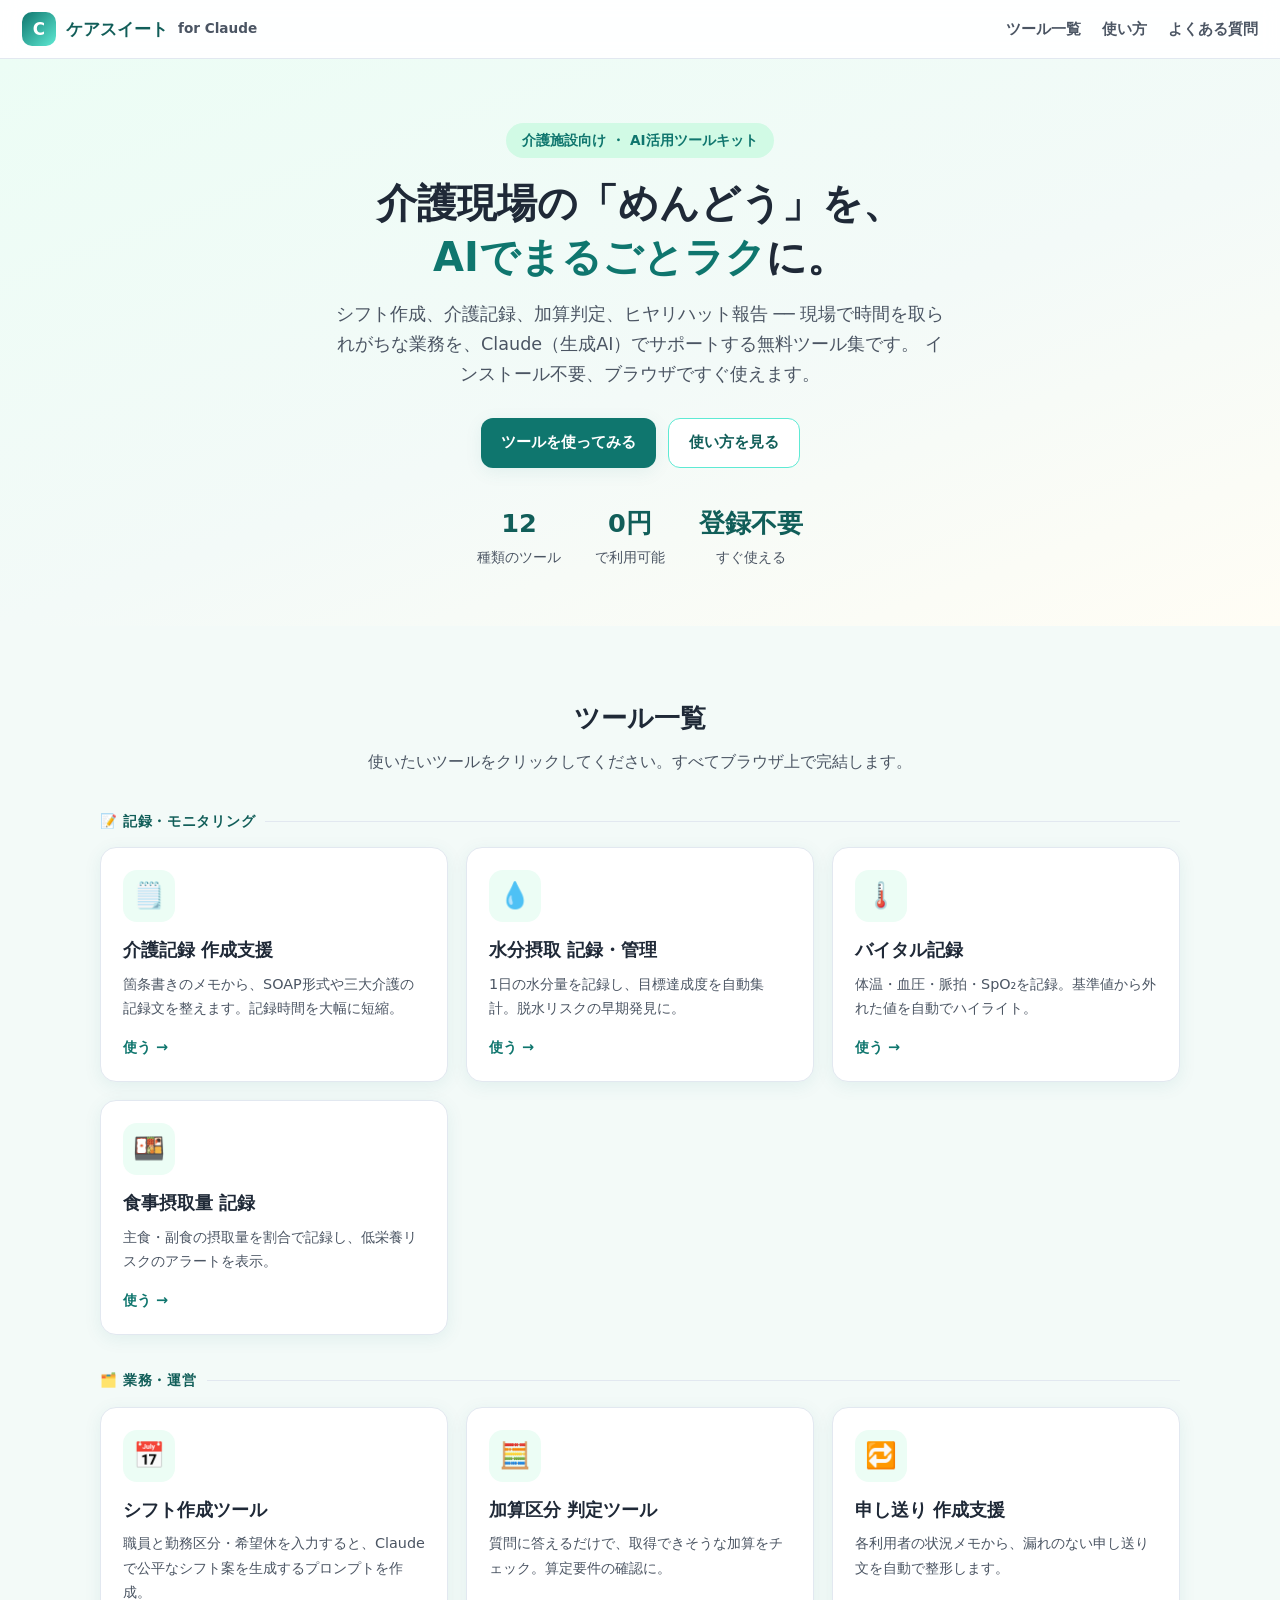
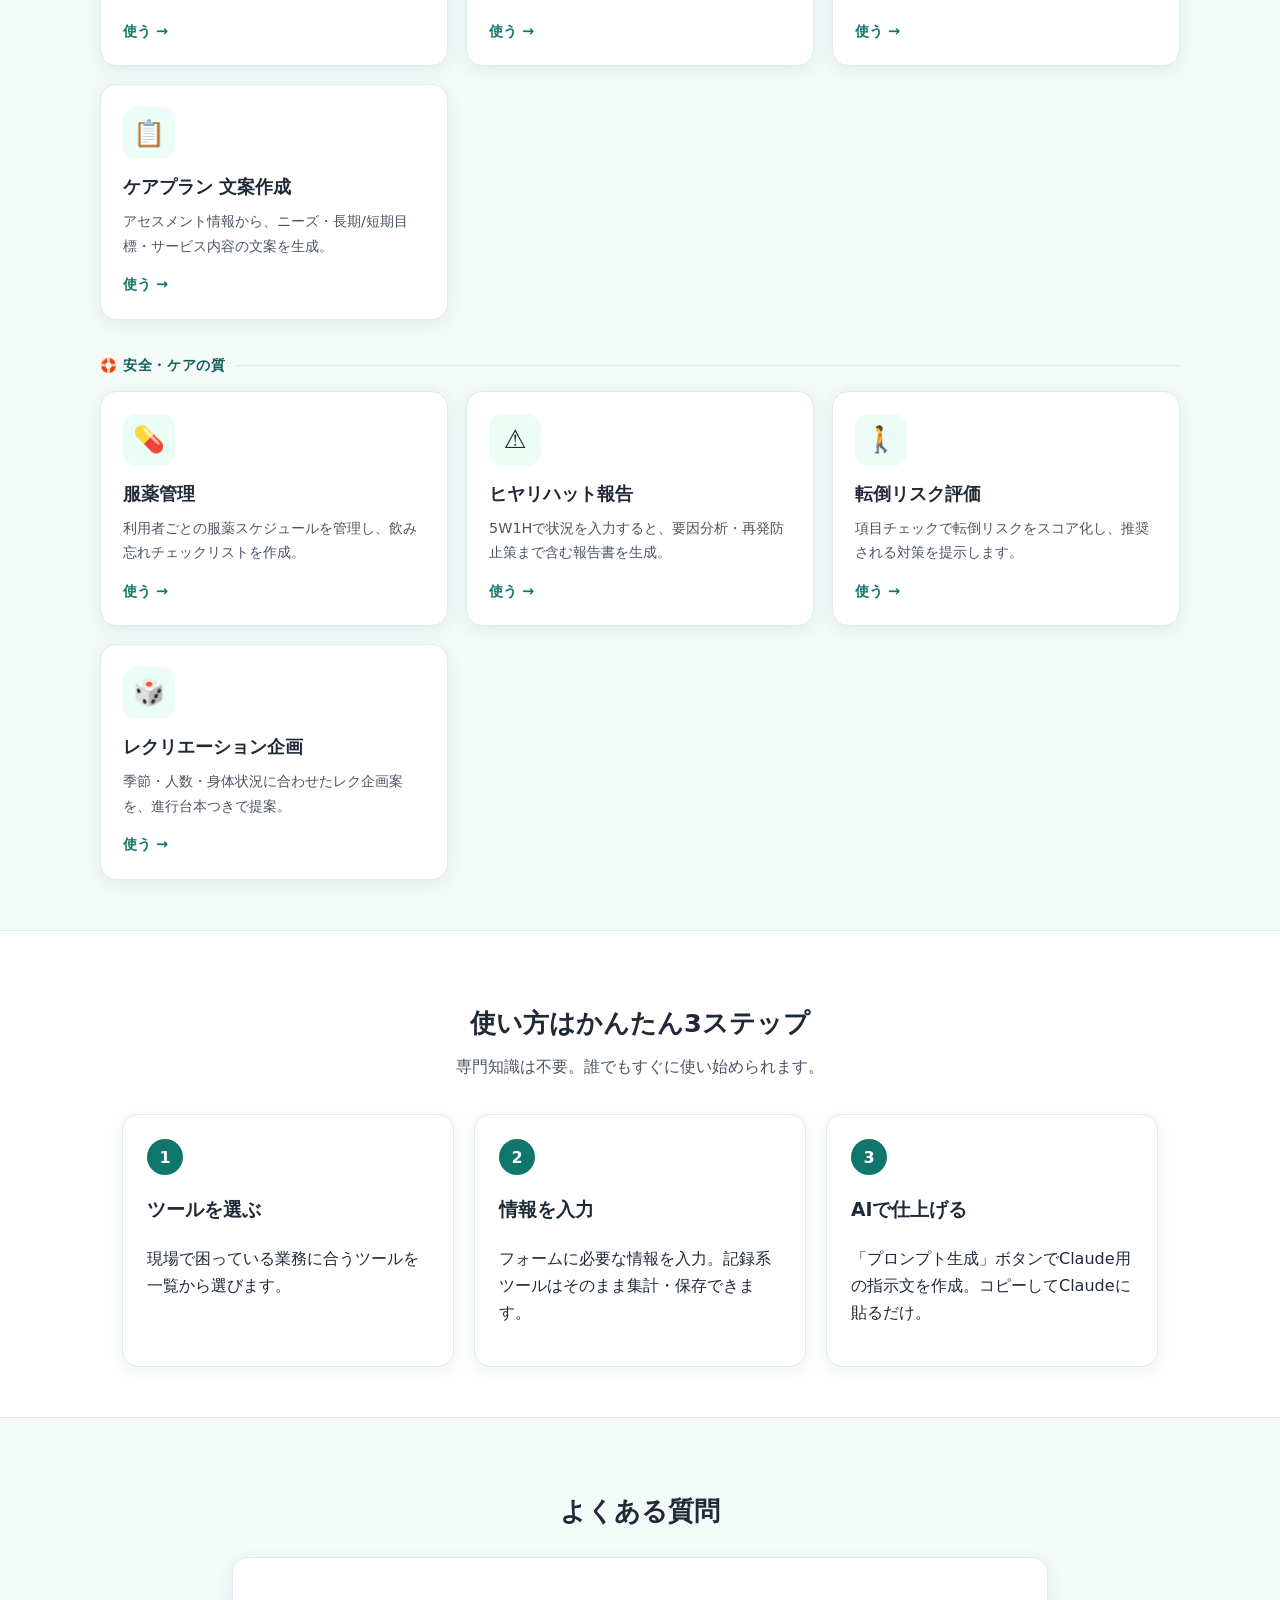
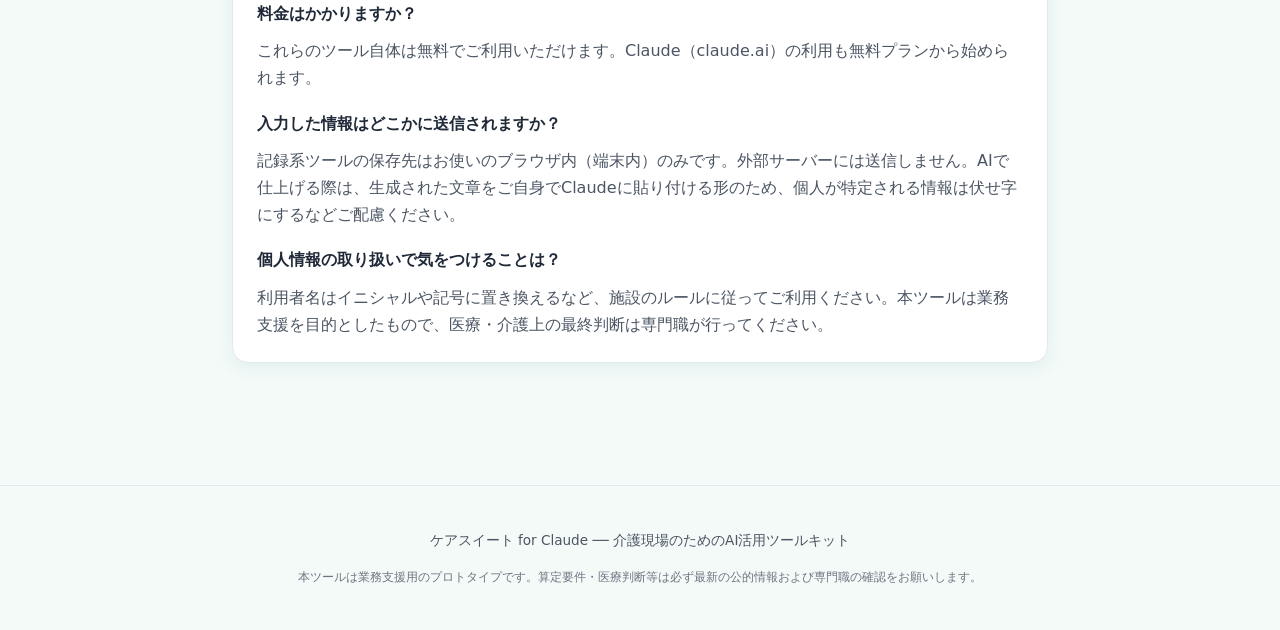
==== index.html @ 259d3218 "介護施設向けClaude活用ツールキット（LP＋12ツール）を追加 LP（index.html）で全ツールを一覧表示し、各ツールは入力フォームと Claude用プロンプト生成機能を備えた実動プロトタイ" ====
<!DOCTYPE html>
<html lang="ja">
<head>
<meta charset="UTF-8">
<meta name="viewport" content="width=device-width, initial-scale=1.0">
<title>ケアスイート for Claude ｜ 介護現場のためのAIツールキット</title>
<meta name="description" content="介護施設の現場業務を、AI（Claude）でラクにする無料ツール集。シフト作成・介護記録・加算判定・ヒヤリハット報告など、現場で困りがちな業務をワンクリックで支援します。">
<link rel="stylesheet" href="assets/style.css">
<style>
/* LP 専用スタイル */
.hero {
  background: linear-gradient(160deg, #ecfdf5 0%, #f3faf8 55%, #fffdf5 100%);
  padding: 64px 22px 56px;
  text-align: center;
}
.hero .eyebrow {
  display: inline-block; font-weight: 700; color: var(--teal);
  background: #d1fae5; padding: 6px 16px; border-radius: 999px; font-size: .85rem; margin-bottom: 18px;
}
.hero h1 { font-size: 2.5rem; margin: 0 0 16px; line-height: 1.35; }
.hero h1 .hl { color: var(--teal); }
.hero p.lead { font-size: 1.1rem; color: var(--ink-soft); max-width: 620px; margin: 0 auto 28px; }
.hero .cta { display: flex; gap: 12px; justify-content: center; flex-wrap: wrap; }
.hero .stat { margin-top: 34px; display:flex; gap:34px; justify-content:center; flex-wrap:wrap; color:var(--ink-soft); font-size:.9rem; }
.hero .stat b { display:block; font-size:1.6rem; color:var(--teal-dark); }
@media (max-width:640px){ .hero h1{font-size:1.9rem;} }

.section { padding: 50px 0; }
.section-title { text-align: center; margin-bottom: 8px; font-size: 1.6rem; }
.section-sub { text-align: center; color: var(--ink-soft); margin: 0 0 34px; }

.cat-label {
  font-size: .85rem; font-weight: 800; color: var(--teal-dark);
  letter-spacing: .05em; margin: 34px 0 14px; display: flex; align-items: center; gap: 10px;
}
.cat-label::after { content:""; flex:1; height:1px; background:var(--line); }

.grid {
  display: grid;
  grid-template-columns: repeat(auto-fill, minmax(260px, 1fr));
  gap: 18px;
}
.tool-card {
  display: flex; flex-direction: column;
  background: #fff; border: 1px solid var(--line); border-radius: var(--radius);
  padding: 22px; box-shadow: var(--shadow);
  transition: transform .15s ease, box-shadow .15s ease, border-color .15s ease;
  text-decoration: none; color: inherit;
}
.tool-card:hover { transform: translateY(-4px); box-shadow: var(--shadow-lg); border-color: var(--teal-light); text-decoration: none; }
.tool-card .ico {
  width: 52px; height: 52px; border-radius: 14px; display: grid; place-items: center;
  font-size: 1.6rem; margin-bottom: 14px; background: #ecfdf5;
}
.tool-card h3 { margin: 0 0 6px; font-size: 1.1rem; }
.tool-card p { margin: 0 0 14px; color: var(--ink-soft); font-size: .9rem; flex: 1; }
.tool-card .go { font-weight: 700; color: var(--teal); font-size: .9rem; }
.tool-card.soon { opacity: .65; pointer-events: none; }
.tool-card.soon .go { color: var(--ink-soft); }

.how { display: grid; grid-template-columns: repeat(3, 1fr); gap: 20px; }
@media (max-width:760px){ .how{grid-template-columns:1fr;} }
.how .step { background:#fff; border:1px solid var(--line); border-radius:var(--radius); padding:24px; box-shadow:var(--shadow); }
.how .num { width:36px;height:36px;border-radius:50%;background:var(--teal);color:#fff;display:grid;place-items:center;font-weight:800;margin-bottom:12px; }
</style>
</head>
<body>

<header class="topbar">
  <div class="brand"><span class="logo">C</span> ケアスイート <span style="font-weight:600;color:var(--ink-soft);font-size:.85rem;">for Claude</span></div>
  <nav>
    <a href="#tools">ツール一覧</a>
    <a href="#how">使い方</a>
    <a href="#faq">よくある質問</a>
  </nav>
</header>

<section class="hero">
  <span class="eyebrow">介護施設向け ・ AI活用ツールキット</span>
  <h1>介護現場の「めんどう」を、<br><span class="hl">AIでまるごとラク</span>に。</h1>
  <p class="lead">シフト作成、介護記録、加算判定、ヒヤリハット報告 ──
  現場で時間を取られがちな業務を、Claude（生成AI）でサポートする無料ツール集です。
  インストール不要、ブラウザですぐ使えます。</p>
  <div class="cta">
    <a class="btn btn-primary" href="#tools">ツールを使ってみる</a>
    <a class="btn btn-ghost" href="#how">使い方を見る</a>
  </div>
  <div class="stat">
    <div><b>12</b>種類のツール</div>
    <div><b>0円</b>で利用可能</div>
    <div><b>登録不要</b>すぐ使える</div>
  </div>
</section>

<main class="wrap section" id="tools">
  <h2 class="section-title">ツール一覧</h2>
  <p class="section-sub">使いたいツールをクリックしてください。すべてブラウザ上で完結します。</p>

  <div class="cat-label">📝 記録・モニタリング</div>
  <div class="grid">
    <a class="tool-card" href="tools/care-record.html">
      <div class="ico">🗒️</div><h3>介護記録 作成支援</h3>
      <p>箇条書きのメモから、SOAP形式や三大介護の記録文を整えます。記録時間を大幅に短縮。</p>
      <span class="go">使う →</span>
    </a>
    <a class="tool-card" href="tools/hydration.html">
      <div class="ico">💧</div><h3>水分摂取 記録・管理</h3>
      <p>1日の水分量を記録し、目標達成度を自動集計。脱水リスクの早期発見に。</p>
      <span class="go">使う →</span>
    </a>
    <a class="tool-card" href="tools/vitals.html">
      <div class="ico">🌡️</div><h3>バイタル記録</h3>
      <p>体温・血圧・脈拍・SpO₂を記録。基準値から外れた値を自動でハイライト。</p>
      <span class="go">使う →</span>
    </a>
    <a class="tool-card" href="tools/meal.html">
      <div class="ico">🍱</div><h3>食事摂取量 記録</h3>
      <p>主食・副食の摂取量を割合で記録し、低栄養リスクのアラートを表示。</p>
      <span class="go">使う →</span>
    </a>
  </div>

  <div class="cat-label">🗂️ 業務・運営</div>
  <div class="grid">
    <a class="tool-card" href="tools/shift.html">
      <div class="ico">📅</div><h3>シフト作成ツール</h3>
      <p>職員と勤務区分・希望休を入力すると、Claudeで公平なシフト案を生成するプロンプトを作成。</p>
      <span class="go">使う →</span>
    </a>
    <a class="tool-card" href="tools/kasan.html">
      <div class="ico">🧮</div><h3>加算区分 判定ツール</h3>
      <p>質問に答えるだけで、取得できそうな加算をチェック。算定要件の確認に。</p>
      <span class="go">使う →</span>
    </a>
    <a class="tool-card" href="tools/handover.html">
      <div class="ico">🔁</div><h3>申し送り 作成支援</h3>
      <p>各利用者の状況メモから、漏れのない申し送り文を自動で整形します。</p>
      <span class="go">使う →</span>
    </a>
    <a class="tool-card" href="tools/care-plan.html">
      <div class="ico">📋</div><h3>ケアプラン 文案作成</h3>
      <p>アセスメント情報から、ニーズ・長期/短期目標・サービス内容の文案を生成。</p>
      <span class="go">使う →</span>
    </a>
  </div>

  <div class="cat-label">🛟 安全・ケアの質</div>
  <div class="grid">
    <a class="tool-card" href="tools/medication.html">
      <div class="ico">💊</div><h3>服薬管理</h3>
      <p>利用者ごとの服薬スケジュールを管理し、飲み忘れチェックリストを作成。</p>
      <span class="go">使う →</span>
    </a>
    <a class="tool-card" href="tools/incident.html">
      <div class="ico">⚠️</div><h3>ヒヤリハット報告</h3>
      <p>5W1Hで状況を入力すると、要因分析・再発防止策まで含む報告書を生成。</p>
      <span class="go">使う →</span>
    </a>
    <a class="tool-card" href="tools/fall-risk.html">
      <div class="ico">🚶</div><h3>転倒リスク評価</h3>
      <p>項目チェックで転倒リスクをスコア化し、推奨される対策を提示します。</p>
      <span class="go">使う →</span>
    </a>
    <a class="tool-card" href="tools/recreation.html">
      <div class="ico">🎲</div><h3>レクリエーション企画</h3>
      <p>季節・人数・身体状況に合わせたレク企画案を、進行台本つきで提案。</p>
      <span class="go">使う →</span>
    </a>
  </div>
</main>

<section class="section" id="how" style="background:#fff;border-top:1px solid var(--line);border-bottom:1px solid var(--line);">
  <div class="wrap">
    <h2 class="section-title">使い方はかんたん3ステップ</h2>
    <p class="section-sub">専門知識は不要。誰でもすぐに使い始められます。</p>
    <div class="how">
      <div class="step"><div class="num">1</div><h3>ツールを選ぶ</h3><p>現場で困っている業務に合うツールを一覧から選びます。</p></div>
      <div class="step"><div class="num">2</div><h3>情報を入力</h3><p>フォームに必要な情報を入力。記録系ツールはそのまま集計・保存できます。</p></div>
      <div class="step"><div class="num">3</div><h3>AIで仕上げる</h3><p>「プロンプト生成」ボタンでClaude用の指示文を作成。コピーしてClaudeに貼るだけ。</p></div>
    </div>
  </div>
</section>

<section class="section" id="faq">
  <div class="tool-wrap">
    <h2 class="section-title">よくある質問</h2>
    <div class="card" style="margin-top:24px;">
      <h3>料金はかかりますか？</h3>
      <p style="color:var(--ink-soft);margin:0 0 18px;">これらのツール自体は無料でご利用いただけます。Claude（claude.ai）の利用も無料プランから始められます。</p>
      <h3>入力した情報はどこかに送信されますか？</h3>
      <p style="color:var(--ink-soft);margin:0 0 18px;">記録系ツールの保存先はお使いのブラウザ内（端末内）のみです。外部サーバーには送信しません。AIで仕上げる際は、生成された文章をご自身でClaudeに貼り付ける形のため、個人が特定される情報は伏せ字にするなどご配慮ください。</p>
      <h3>個人情報の取り扱いで気をつけることは？</h3>
      <p style="color:var(--ink-soft);margin:0;">利用者名はイニシャルや記号に置き換えるなど、施設のルールに従ってご利用ください。本ツールは業務支援を目的としたもので、医療・介護上の最終判断は専門職が行ってください。</p>
    </div>
  </div>
</section>

<footer class="site">
  <p>ケアスイート for Claude ── 介護現場のためのAI活用ツールキット</p>
  <p style="font-size:.78rem;opacity:.8;">本ツールは業務支援用のプロトタイプです。算定要件・医療判断等は必ず最新の公的情報および専門職の確認をお願いします。</p>
</footer>

<script src="assets/common.js"></script>
</body>
</html>
---- assets/style.css ----
/* ===========================================================
   ケアスイート for Claude  ── 共通スタイル
   介護施設向け Claude 活用ツールキット
   =========================================================== */

:root {
  --teal: #0f766e;
  --teal-dark: #115e59;
  --teal-light: #5eead4;
  --bg: #f3faf8;
  --card: #ffffff;
  --ink: #1f2937;
  --ink-soft: #4b5563;
  --line: #e2e8f0;
  --accent: #f59e0b;
  --danger: #dc2626;
  --ok: #16a34a;
  --radius: 16px;
  --shadow: 0 4px 18px rgba(15, 118, 110, 0.08);
  --shadow-lg: 0 12px 36px rgba(15, 118, 110, 0.14);
}

* { box-sizing: border-box; }

html { scroll-behavior: smooth; }

body {
  margin: 0;
  font-family: "Hiragino Sans", "Hiragino Kaku Gothic ProN", "Noto Sans JP",
    "Yu Gothic", Meiryo, system-ui, sans-serif;
  color: var(--ink);
  background: var(--bg);
  line-height: 1.7;
  -webkit-font-smoothing: antialiased;
}

a { color: var(--teal); text-decoration: none; }
a:hover { text-decoration: underline; }

/* ---------- トップバー ---------- */
.topbar {
  position: sticky;
  top: 0;
  z-index: 50;
  display: flex;
  align-items: center;
  justify-content: space-between;
  gap: 16px;
  padding: 12px 22px;
  background: rgba(255, 255, 255, 0.92);
  backdrop-filter: blur(10px);
  border-bottom: 1px solid var(--line);
}
.brand {
  display: flex;
  align-items: center;
  gap: 10px;
  font-weight: 800;
  color: var(--teal-dark);
  font-size: 1.05rem;
}
.brand .logo {
  width: 34px; height: 34px;
  border-radius: 10px;
  background: linear-gradient(135deg, var(--teal), var(--teal-light));
  display: grid; place-items: center;
  color: #fff; font-weight: 900;
}
.topbar nav a { margin-left: 16px; color: var(--ink-soft); font-weight: 600; font-size: .92rem; }

/* ---------- ボタン ---------- */
.btn {
  display: inline-flex;
  align-items: center;
  gap: 8px;
  padding: 11px 20px;
  border-radius: 12px;
  border: none;
  font-weight: 700;
  font-size: .95rem;
  cursor: pointer;
  transition: transform .12s ease, box-shadow .12s ease, background .12s ease;
  font-family: inherit;
}
.btn:active { transform: translateY(1px); }
.btn-primary { background: var(--teal); color: #fff; box-shadow: var(--shadow); }
.btn-primary:hover { background: var(--teal-dark); text-decoration: none; }
.btn-ghost { background: #fff; color: var(--teal-dark); border: 1.5px solid var(--teal-light); }
.btn-ghost:hover { background: #ecfdf5; text-decoration: none; }
.btn-sm { padding: 7px 14px; font-size: .85rem; border-radius: 10px; }
.btn-danger { background: #fff; color: var(--danger); border: 1.5px solid #fecaca; }

/* ---------- レイアウト ---------- */
.wrap { max-width: 1080px; margin: 0 auto; padding: 0 22px; }
.tool-wrap { max-width: 860px; margin: 0 auto; padding: 0 22px; }

.tool-head {
  margin: 30px 0 22px;
}
.tool-head .eyebrow {
  display: inline-block;
  font-size: .8rem;
  font-weight: 700;
  color: var(--teal);
  background: #d1fae5;
  padding: 4px 12px;
  border-radius: 999px;
  margin-bottom: 12px;
}
.tool-head h1 { margin: 0 0 8px; font-size: 1.8rem; }
.tool-head p { margin: 0; color: var(--ink-soft); }

/* ---------- カード ---------- */
.card {
  background: var(--card);
  border: 1px solid var(--line);
  border-radius: var(--radius);
  padding: 24px;
  box-shadow: var(--shadow);
  margin-bottom: 22px;
}
.card h2 { margin: 0 0 16px; font-size: 1.15rem; color: var(--teal-dark); }
.card h3 { margin: 18px 0 10px; font-size: 1rem; }

/* ---------- フォーム ---------- */
.field { margin-bottom: 16px; }
.field label { display: block; font-weight: 700; font-size: .9rem; margin-bottom: 6px; color: var(--ink); }
.field .hint { font-weight: 400; color: var(--ink-soft); font-size: .82rem; }
input[type=text], input[type=number], input[type=date], input[type=time],
select, textarea {
  width: 100%;
  padding: 11px 13px;
  border: 1.5px solid var(--line);
  border-radius: 11px;
  font-size: .98rem;
  font-family: inherit;
  background: #fff;
  color: var(--ink);
  transition: border-color .12s ease, box-shadow .12s ease;
}
input:focus, select:focus, textarea:focus {
  outline: none;
  border-color: var(--teal-light);
  box-shadow: 0 0 0 3px rgba(94, 234, 212, 0.35);
}
textarea { resize: vertical; min-height: 90px; }
.grid-2 { display: grid; grid-template-columns: 1fr 1fr; gap: 14px; }
.grid-3 { display: grid; grid-template-columns: repeat(3, 1fr); gap: 14px; }
@media (max-width: 640px) { .grid-2, .grid-3 { grid-template-columns: 1fr; } }

.chips { display: flex; flex-wrap: wrap; gap: 8px; }
.chip {
  padding: 7px 14px;
  border-radius: 999px;
  border: 1.5px solid var(--line);
  background: #fff;
  cursor: pointer;
  font-size: .88rem;
  user-select: none;
  transition: all .12s ease;
}
.chip.on { background: var(--teal); color: #fff; border-color: var(--teal); }

/* ---------- 出力（AIプロンプト） ---------- */
.output {
  background: #0f172a;
  color: #e2e8f0;
  border-radius: 12px;
  padding: 18px;
  font-family: ui-monospace, "SF Mono", Menlo, Consolas, monospace;
  font-size: .88rem;
  white-space: pre-wrap;
  word-break: break-word;
  max-height: 420px;
  overflow: auto;
  line-height: 1.6;
}
.output:empty::before { content: "ここに生成結果が表示されます"; color: #64748b; }

.toolbar-row { display: flex; flex-wrap: wrap; gap: 10px; align-items: center; margin-bottom: 14px; }
.spacer { flex: 1; }

.toast {
  position: fixed;
  bottom: 24px; left: 50%;
  transform: translateX(-50%) translateY(20px);
  background: var(--ink);
  color: #fff;
  padding: 12px 22px;
  border-radius: 12px;
  font-weight: 700;
  font-size: .9rem;
  opacity: 0;
  pointer-events: none;
  transition: all .25s ease;
  z-index: 100;
}
.toast.show { opacity: 1; transform: translateX(-50%) translateY(0); }

/* ---------- テーブル ---------- */
table { width: 100%; border-collapse: collapse; font-size: .9rem; }
th, td { padding: 9px 10px; border-bottom: 1px solid var(--line); text-align: left; }
th { background: #f0fdfa; color: var(--teal-dark); font-weight: 700; }
tr:hover td { background: #f8fafc; }

.note {
  background: #fffbeb;
  border: 1px solid #fde68a;
  border-radius: 12px;
  padding: 14px 16px;
  font-size: .88rem;
  color: #92400e;
  margin-bottom: 18px;
}
.badge { display:inline-block; font-size:.74rem; font-weight:700; padding:2px 9px; border-radius:999px; background:#d1fae5; color:var(--teal-dark); }

footer.site {
  margin-top: 50px;
  padding: 30px 22px;
  text-align: center;
  color: var(--ink-soft);
  font-size: .85rem;
  border-top: 1px solid var(--line);
}
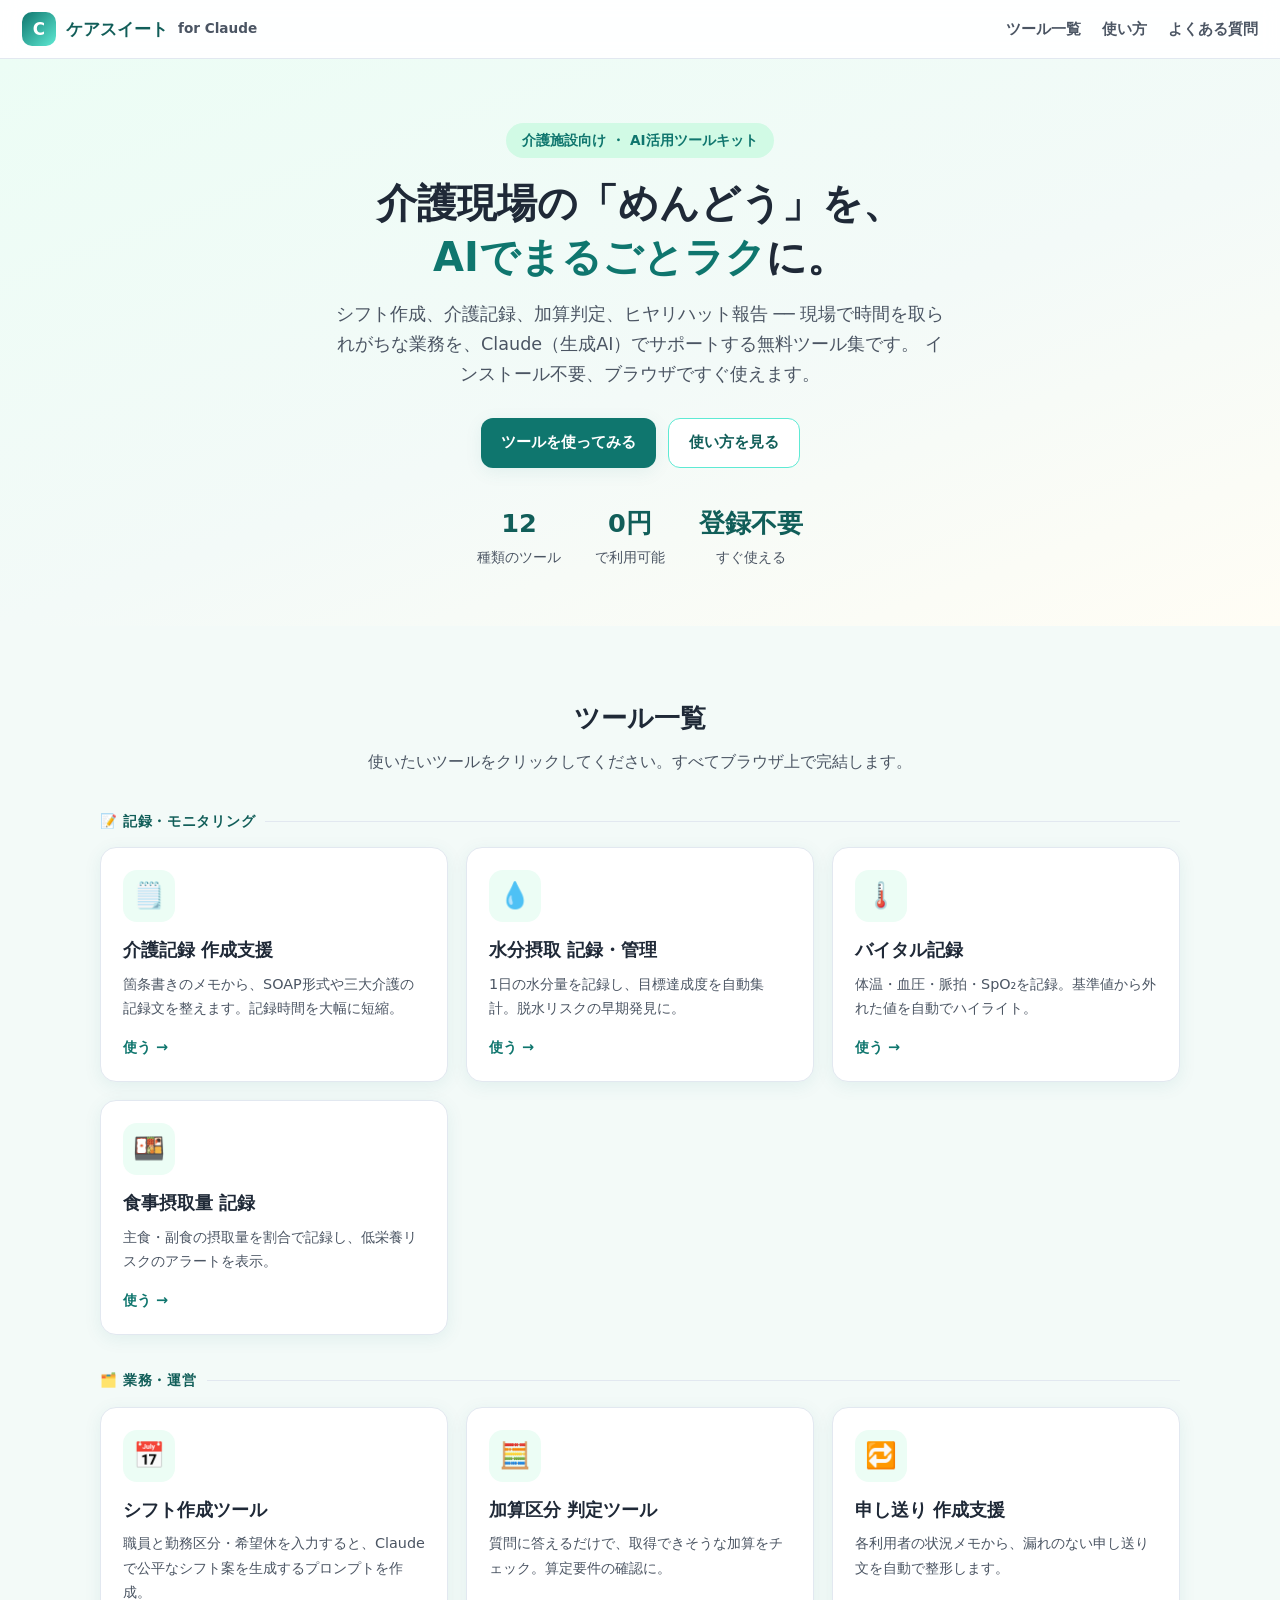
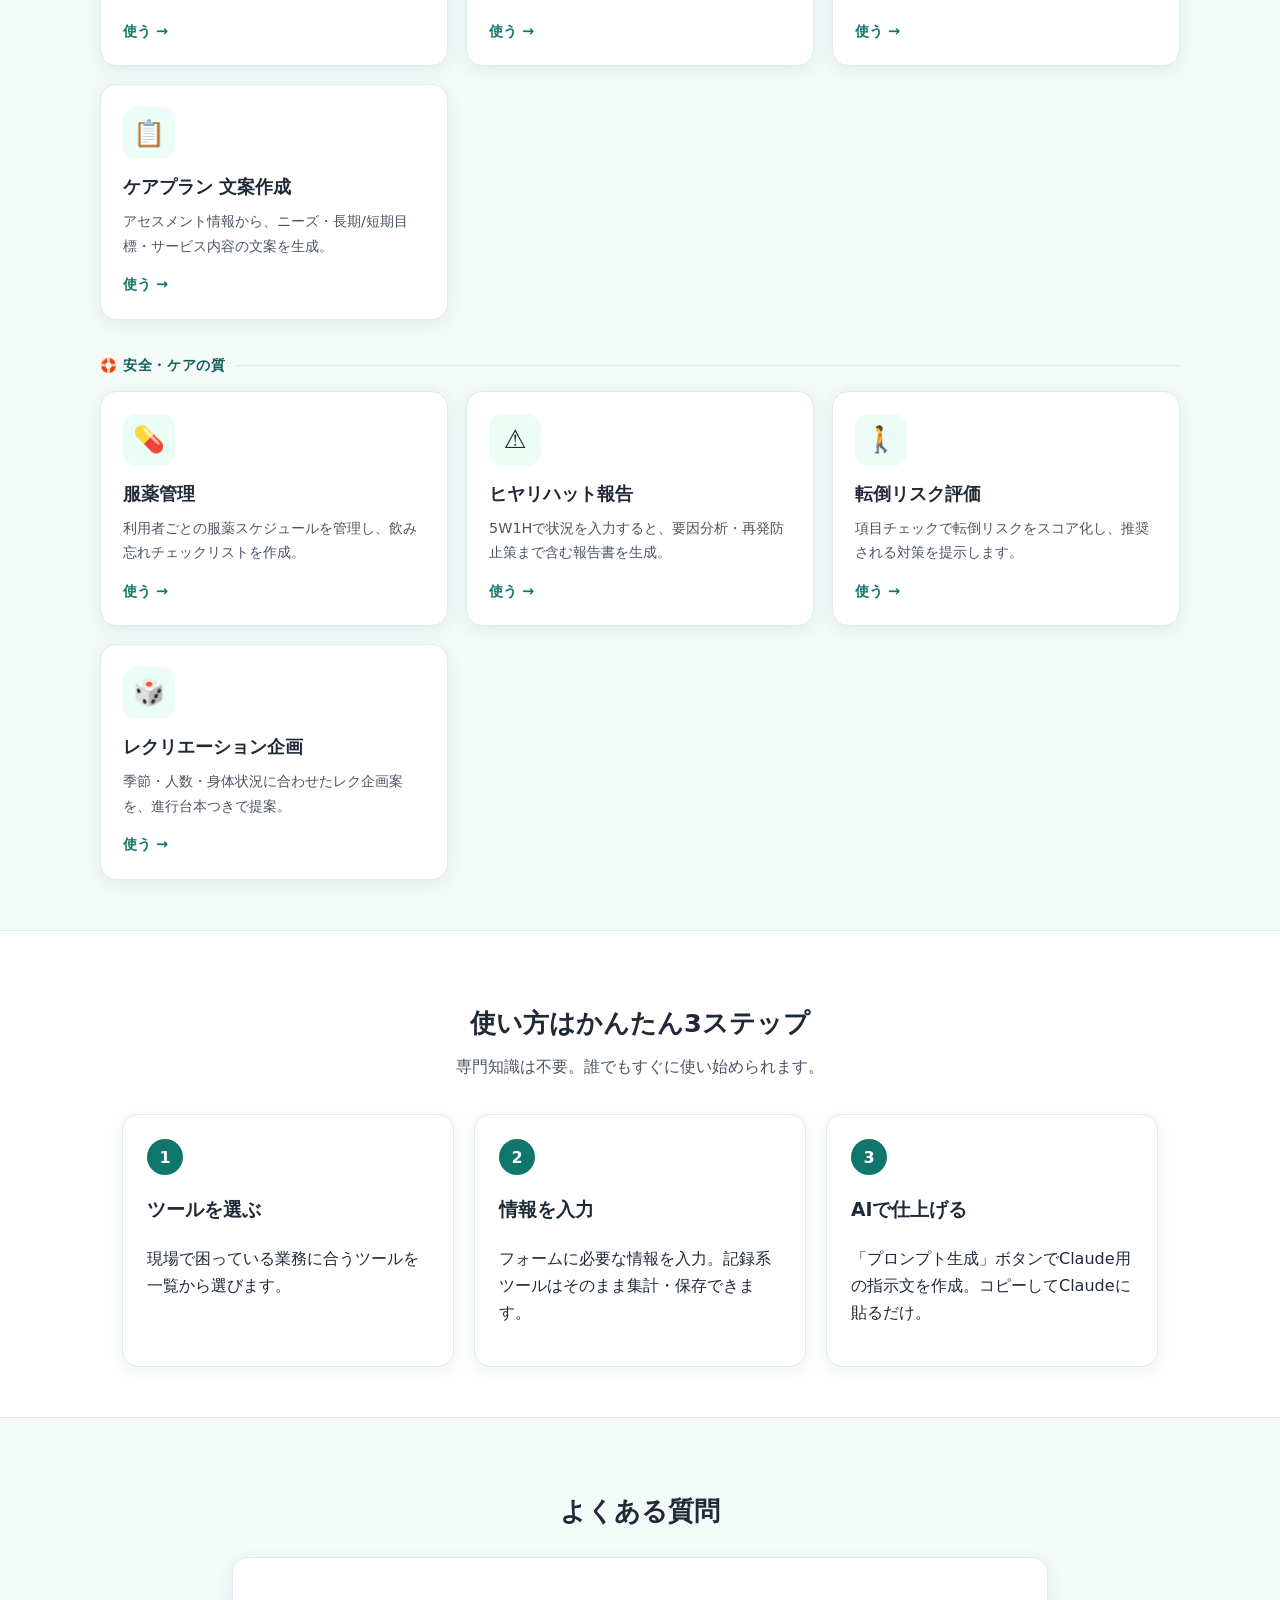
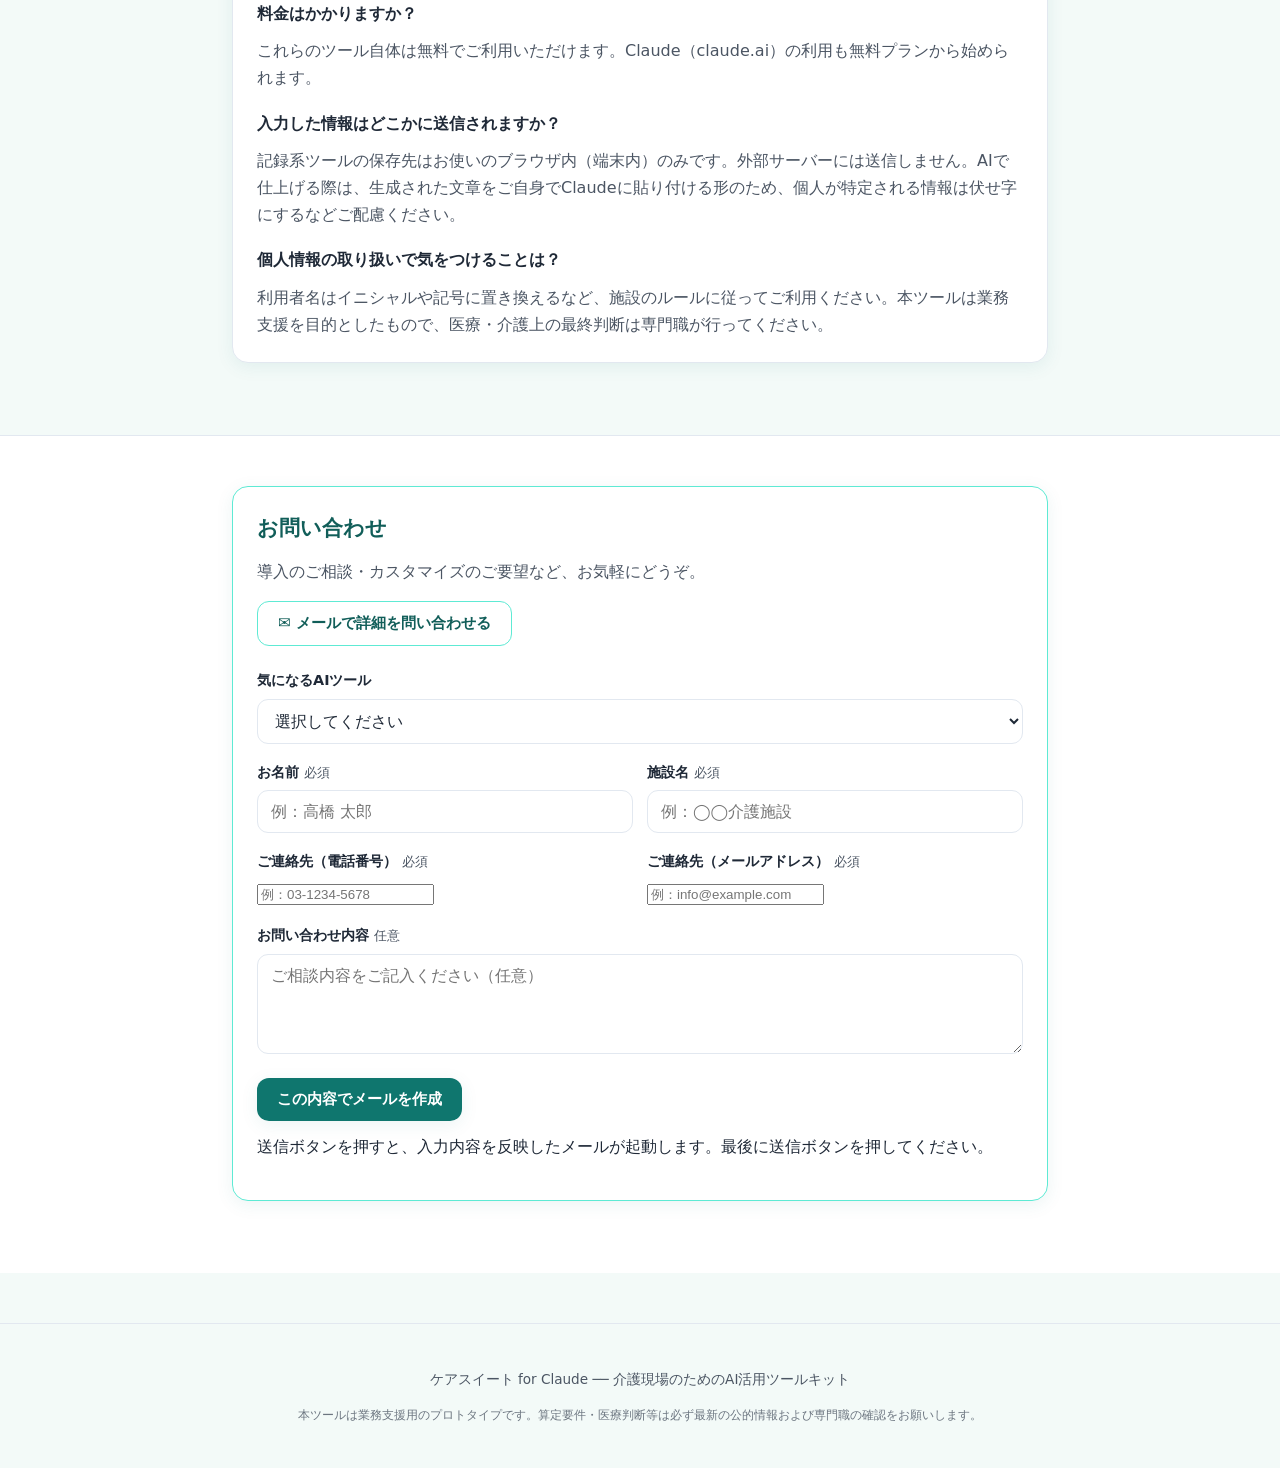
==== commit d2a497c3: "全ページにお問い合わせフォームとメール起動ボタンを追加 LPと全12ツールページの最下部に共通のお問い合わせ機能を設置。 - 「メールで詳細を問い合わせる」ボタン（メーラー起動） - 問い合わせフォー" ====
--- a/index.html
+++ b/index.html
@@ -195,11 +195,18 @@
   </div>
 </section>
 
+<section class="section" id="contact-section" style="background:#fff;border-top:1px solid var(--line);">
+  <div class="tool-wrap">
+    <div id="contact-mount"></div>
+  </div>
+</section>
+
 <footer class="site">
   <p>ケアスイート for Claude ── 介護現場のためのAI活用ツールキット</p>
   <p style="font-size:.78rem;opacity:.8;">本ツールは業務支援用のプロトタイプです。算定要件・医療判断等は必ず最新の公的情報および専門職の確認をお願いします。</p>
 </footer>
 
 <script src="assets/common.js"></script>
+<script>mountContact("");</script>
 </body>
 </html>
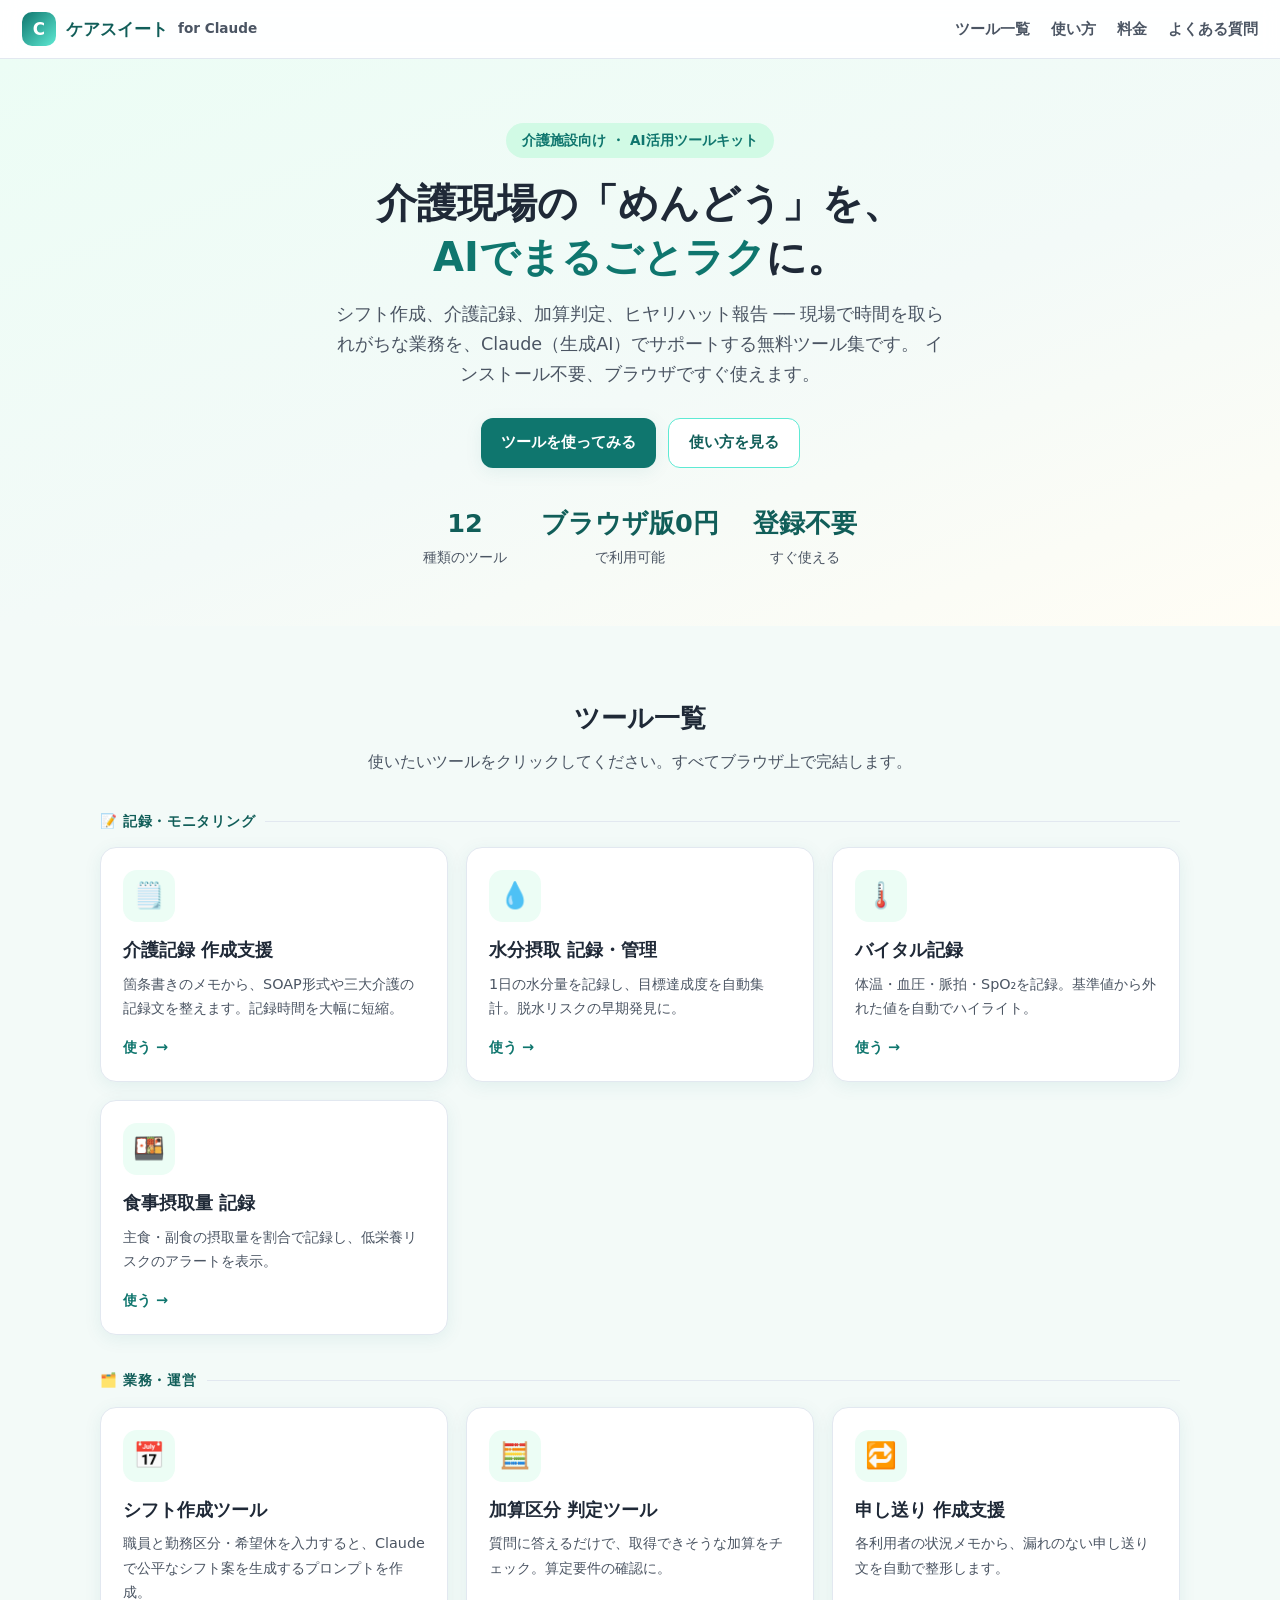
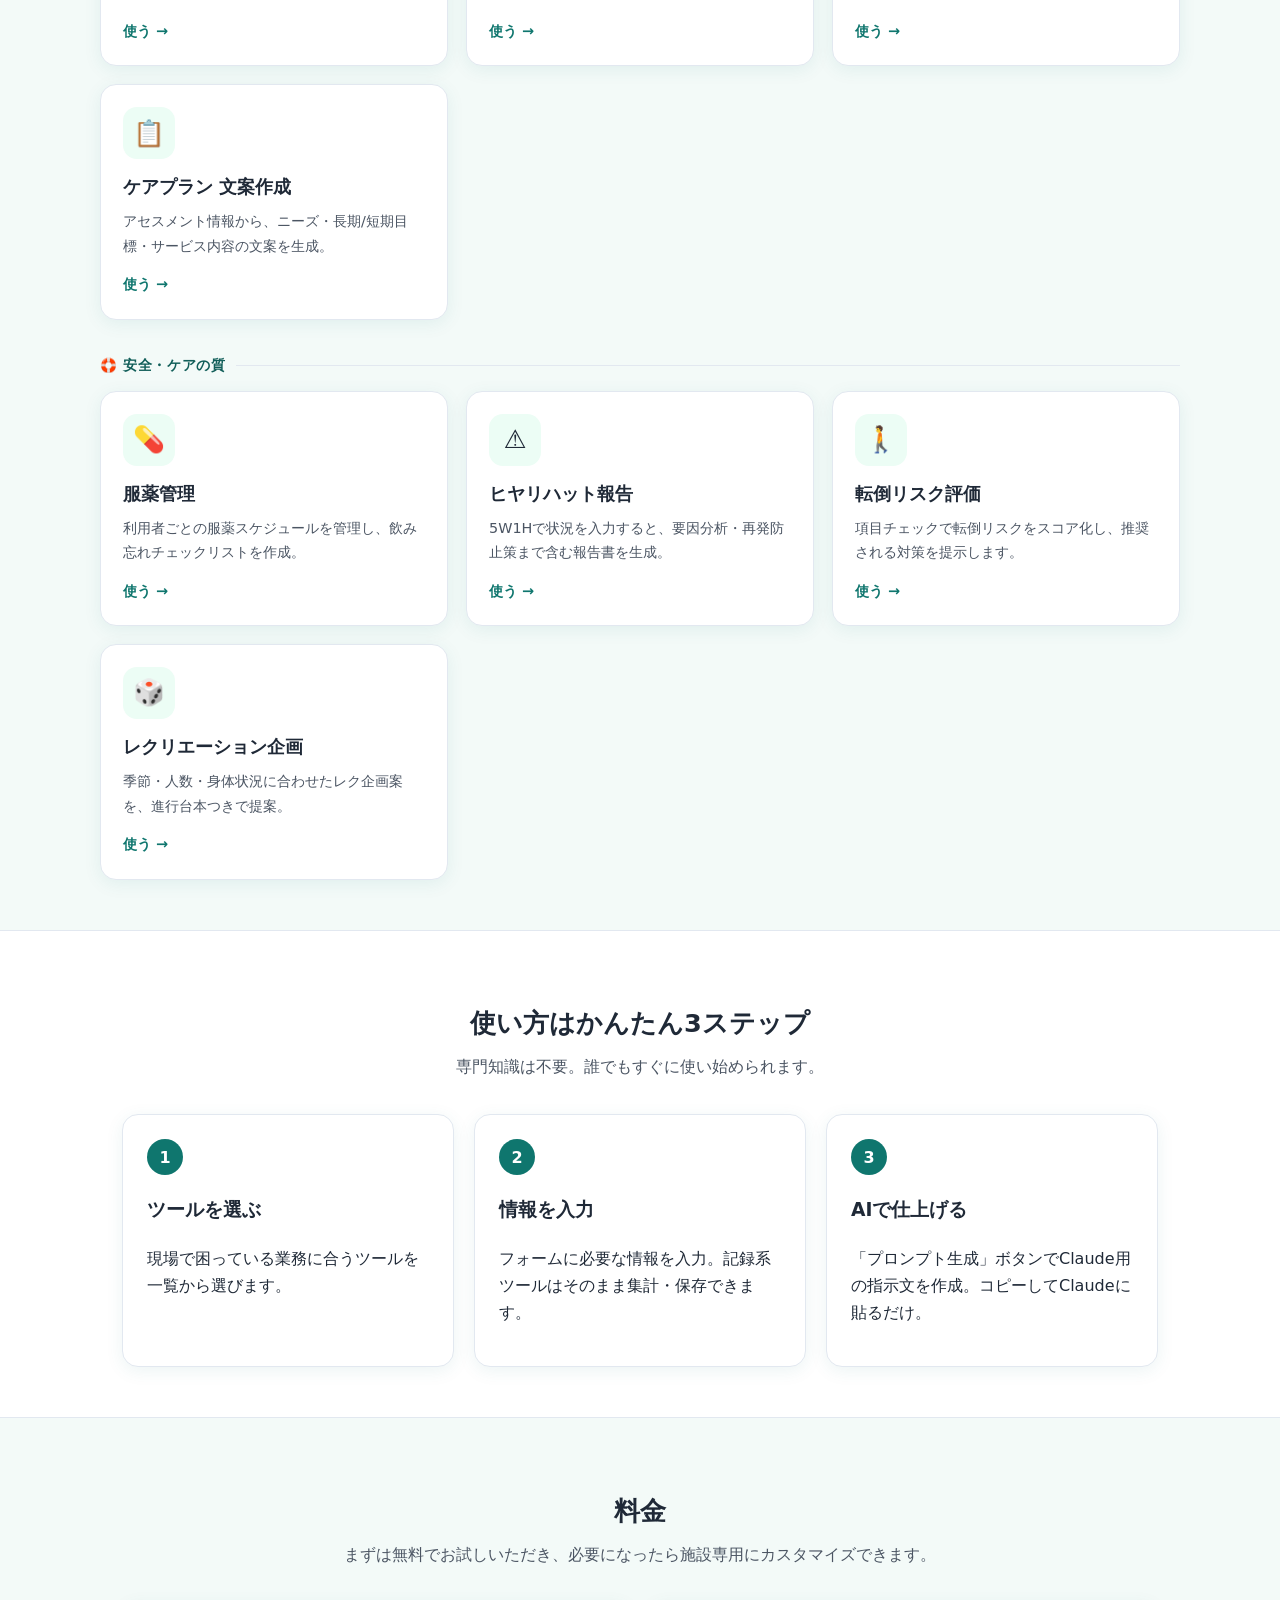
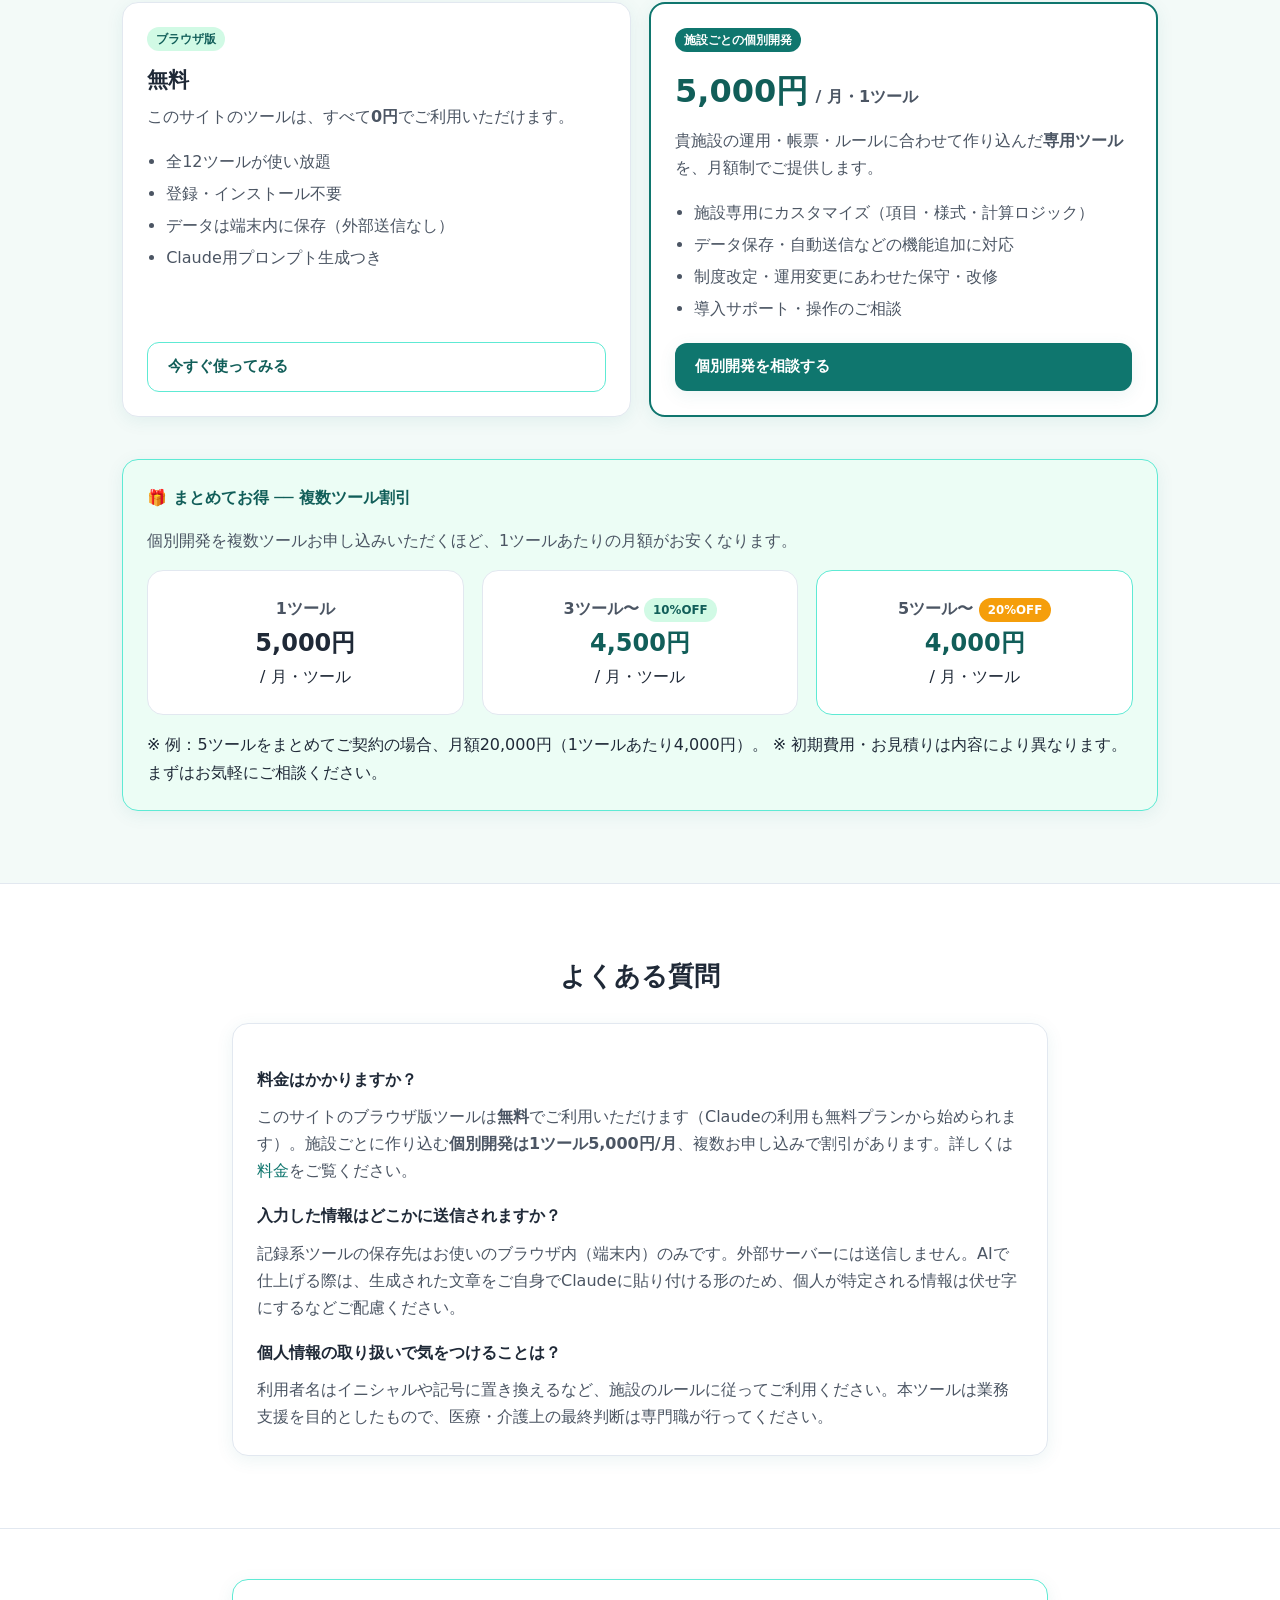
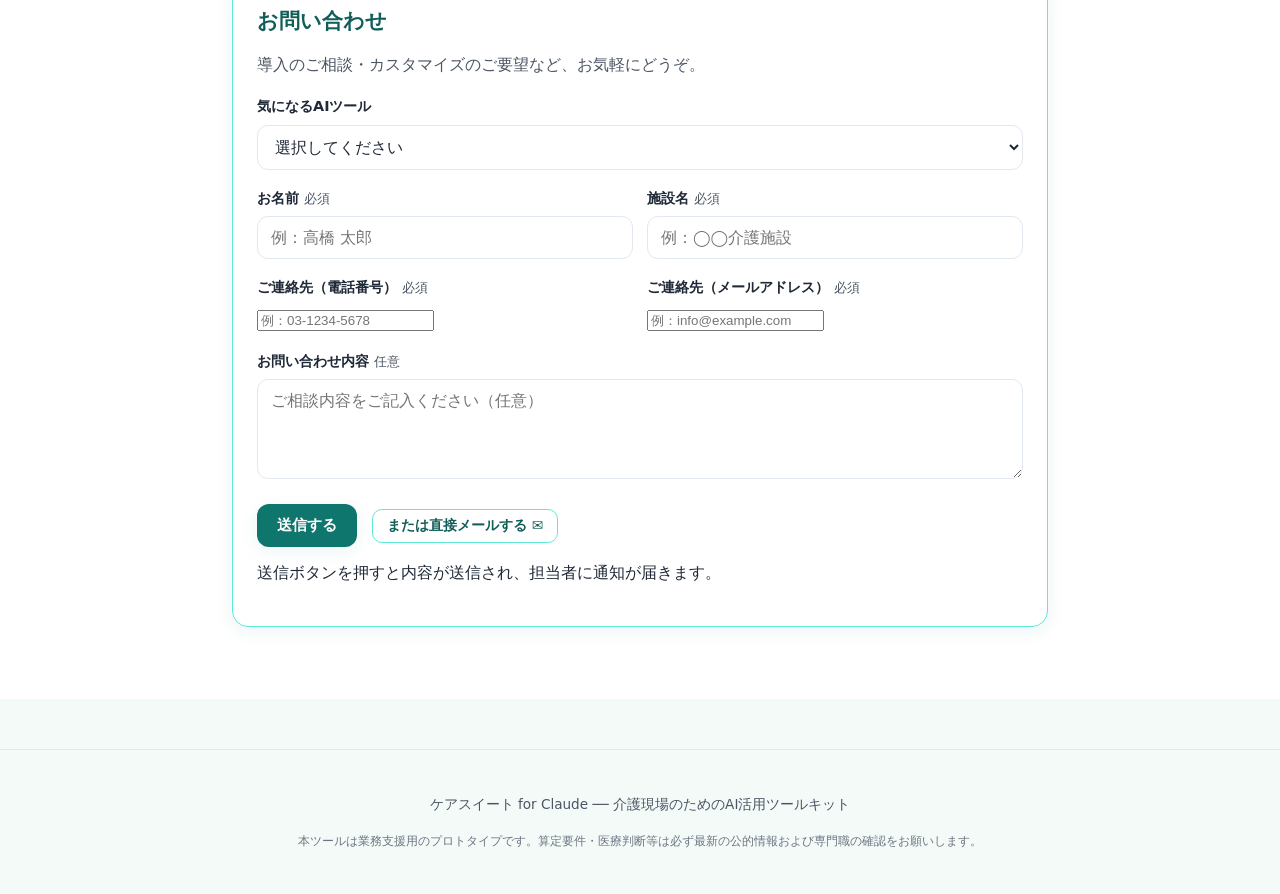
==== commit f27b6afd: "LPに料金セクションを追加 - ブラウザ版ツールは無料 - 施設ごとの個別開発は1ツール5,000円/月 - 複数申込で割引（3ツール〜10%OFF、5ツール〜20%OFF） - ナビ・FAQ・ヒーロ" ====
--- a/index.html
+++ b/index.html
@@ -71,6 +71,7 @@
   <nav>
     <a href="#tools">ツール一覧</a>
     <a href="#how">使い方</a>
+    <a href="#pricing">料金</a>
     <a href="#faq">よくある質問</a>
   </nav>
 </header>
@@ -87,7 +88,7 @@
   </div>
   <div class="stat">
     <div><b>12</b>種類のツール</div>
-    <div><b>0円</b>で利用可能</div>
+    <div><b>ブラウザ版0円</b>で利用可能</div>
     <div><b>登録不要</b>すぐ使える</div>
   </div>
 </section>
@@ -181,12 +182,75 @@
   </div>
 </section>
 
-<section class="section" id="faq">
+<section class="section" id="pricing">
+  <div class="wrap">
+    <h2 class="section-title">料金</h2>
+    <p class="section-sub">まずは無料でお試しいただき、必要になったら施設専用にカスタマイズできます。</p>
+
+    <div class="grid" style="grid-template-columns:repeat(auto-fit,minmax(280px,1fr));align-items:stretch;">
+      <!-- 無料プラン -->
+      <div class="card" style="display:flex;flex-direction:column;">
+        <span class="badge" style="align-self:flex-start;">ブラウザ版</span>
+        <h3 style="font-size:1.3rem;margin:12px 0 4px;">無料</h3>
+        <p style="color:var(--ink-soft);margin:0 0 16px;">このサイトのツールは、すべて<b>0円</b>でご利用いただけます。</p>
+        <ul style="margin:0 0 18px;padding-left:1.2em;color:var(--ink-soft);line-height:2;">
+          <li>全12ツールが使い放題</li>
+          <li>登録・インストール不要</li>
+          <li>データは端末内に保存（外部送信なし）</li>
+          <li>Claude用プロンプト生成つき</li>
+        </ul>
+        <div style="flex:1;"></div>
+        <a class="btn btn-ghost" href="#tools">今すぐ使ってみる</a>
+      </div>
+
+      <!-- 個別開発プラン -->
+      <div class="card" style="display:flex;flex-direction:column;border:2px solid var(--teal);position:relative;">
+        <span class="badge" style="align-self:flex-start;background:var(--teal);color:#fff;">施設ごとの個別開発</span>
+        <h3 style="font-size:1.3rem;margin:12px 0 0;"><span style="font-size:2rem;font-weight:800;color:var(--teal-dark);">5,000円</span> <span style="color:var(--ink-soft);font-size:1rem;">/ 月・1ツール</span></h3>
+        <p style="color:var(--ink-soft);margin:8px 0 16px;">貴施設の運用・帳票・ルールに合わせて作り込んだ<b>専用ツール</b>を、月額制でご提供します。</p>
+        <ul style="margin:0 0 18px;padding-left:1.2em;color:var(--ink-soft);line-height:2;">
+          <li>施設専用にカスタマイズ（項目・様式・計算ロジック）</li>
+          <li>データ保存・自動送信などの機能追加に対応</li>
+          <li>制度改定・運用変更にあわせた保守・改修</li>
+          <li>導入サポート・操作のご相談</li>
+        </ul>
+        <div style="flex:1;"></div>
+        <a class="btn btn-primary" href="#contact-section">個別開発を相談する</a>
+      </div>
+    </div>
+
+    <!-- まとめ割 -->
+    <div class="card" style="margin-top:20px;background:#ecfdf5;border-color:var(--teal-light);">
+      <h3 style="margin-top:0;color:var(--teal-dark);">🎁 まとめてお得 ── 複数ツール割引</h3>
+      <p style="color:var(--ink-soft);">個別開発を複数ツールお申し込みいただくほど、1ツールあたりの月額がお安くなります。</p>
+      <div class="grid" style="grid-template-columns:repeat(auto-fit,minmax(180px,1fr));margin-top:14px;">
+        <div class="card" style="text-align:center;margin:0;box-shadow:none;">
+          <div style="font-weight:700;color:var(--ink-soft);">1ツール</div>
+          <div style="font-size:1.5rem;font-weight:800;">5,000円</div>
+          <div class="hint">/ 月・ツール</div>
+        </div>
+        <div class="card" style="text-align:center;margin:0;box-shadow:none;">
+          <div style="font-weight:700;color:var(--ink-soft);">3ツール〜 <span class="badge">10%OFF</span></div>
+          <div style="font-size:1.5rem;font-weight:800;color:var(--teal-dark);">4,500円</div>
+          <div class="hint">/ 月・ツール</div>
+        </div>
+        <div class="card" style="text-align:center;margin:0;box-shadow:none;border-color:var(--teal-light);">
+          <div style="font-weight:700;color:var(--ink-soft);">5ツール〜 <span class="badge" style="background:var(--accent);color:#fff;">20%OFF</span></div>
+          <div style="font-size:1.5rem;font-weight:800;color:var(--teal-dark);">4,000円</div>
+          <div class="hint">/ 月・ツール</div>
+        </div>
+      </div>
+      <p class="hint" style="margin:16px 0 0;">※ 例：5ツールをまとめてご契約の場合、月額20,000円（1ツールあたり4,000円）。 ※ 初期費用・お見積りは内容により異なります。まずはお気軽にご相談ください。</p>
+    </div>
+  </div>
+</section>
+
+<section class="section" id="faq" style="background:#fff;border-top:1px solid var(--line);">
   <div class="tool-wrap">
     <h2 class="section-title">よくある質問</h2>
     <div class="card" style="margin-top:24px;">
       <h3>料金はかかりますか？</h3>
-      <p style="color:var(--ink-soft);margin:0 0 18px;">これらのツール自体は無料でご利用いただけます。Claude（claude.ai）の利用も無料プランから始められます。</p>
+      <p style="color:var(--ink-soft);margin:0 0 18px;">このサイトのブラウザ版ツールは<b>無料</b>でご利用いただけます（Claudeの利用も無料プランから始められます）。施設ごとに作り込む<b>個別開発は1ツール5,000円/月</b>、複数お申し込みで割引があります。詳しくは<a href="#pricing">料金</a>をご覧ください。</p>
       <h3>入力した情報はどこかに送信されますか？</h3>
       <p style="color:var(--ink-soft);margin:0 0 18px;">記録系ツールの保存先はお使いのブラウザ内（端末内）のみです。外部サーバーには送信しません。AIで仕上げる際は、生成された文章をご自身でClaudeに貼り付ける形のため、個人が特定される情報は伏せ字にするなどご配慮ください。</p>
       <h3>個人情報の取り扱いで気をつけることは？</h3>
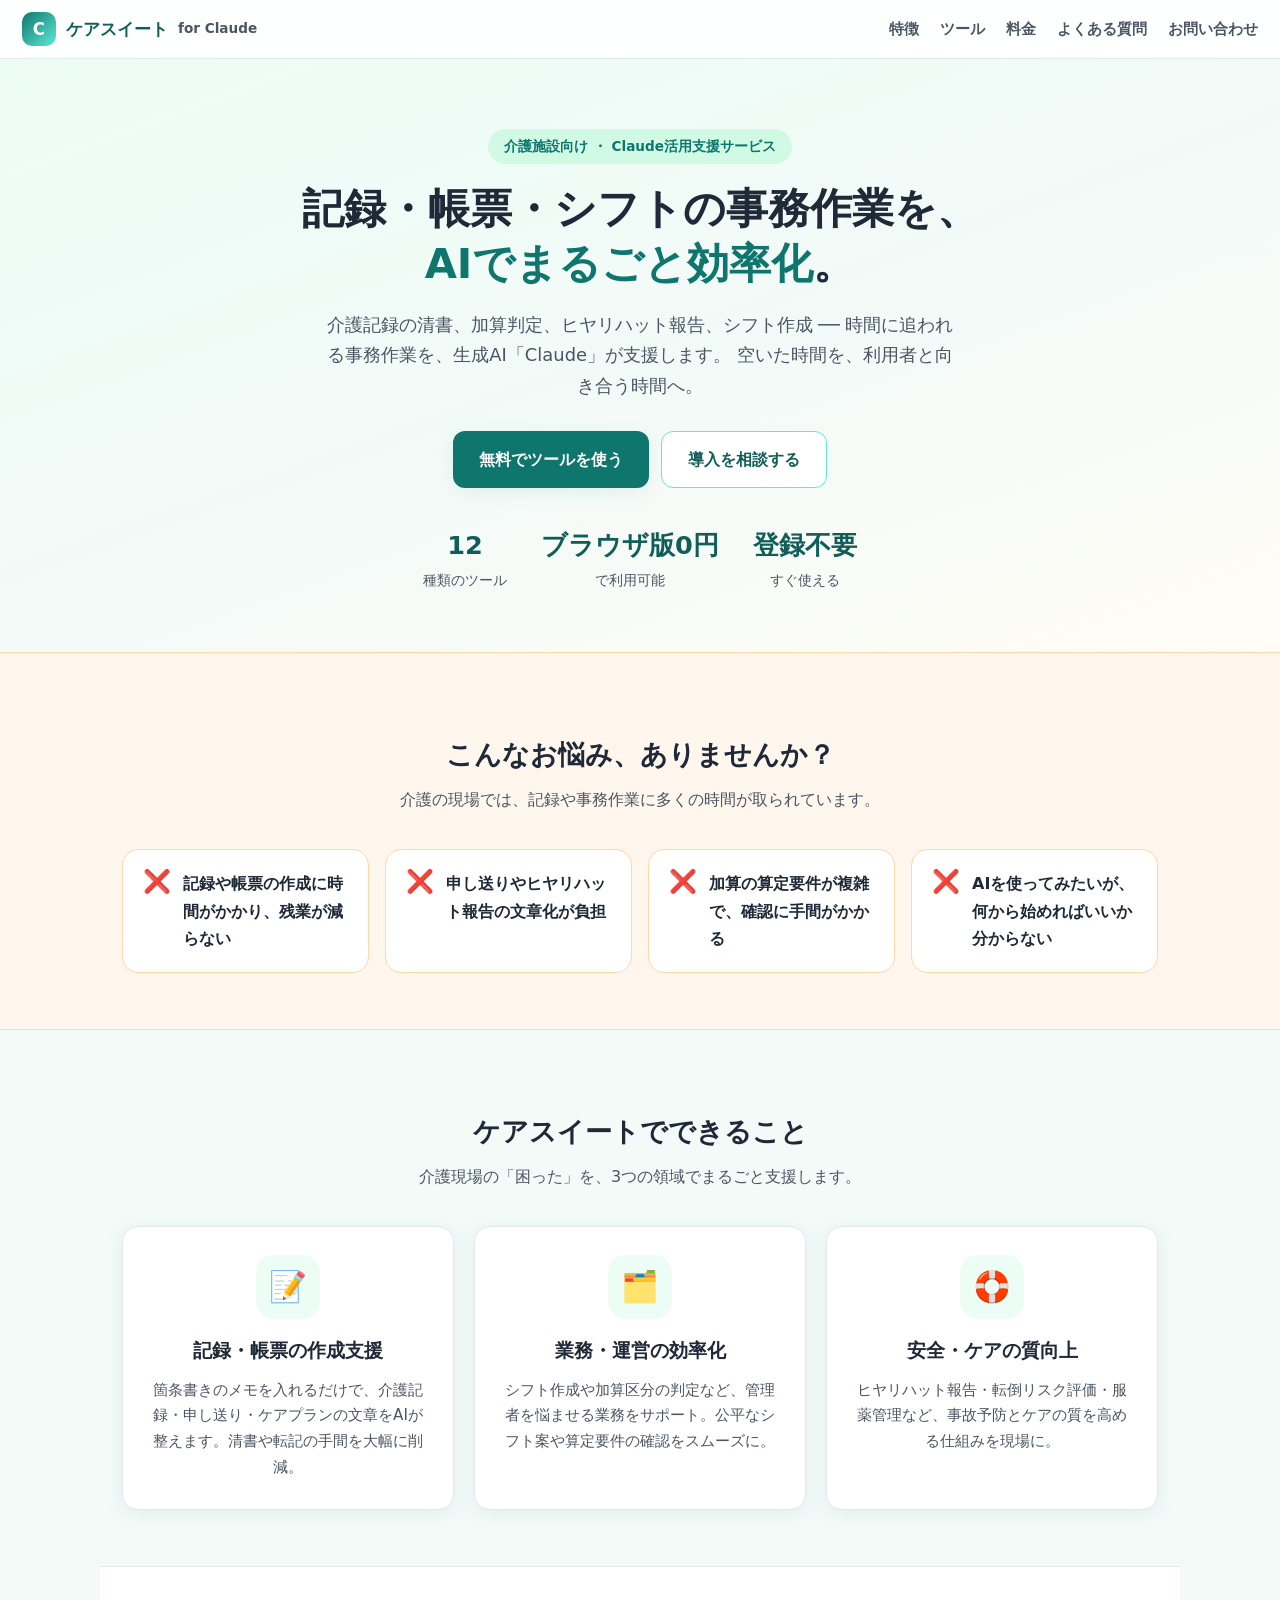
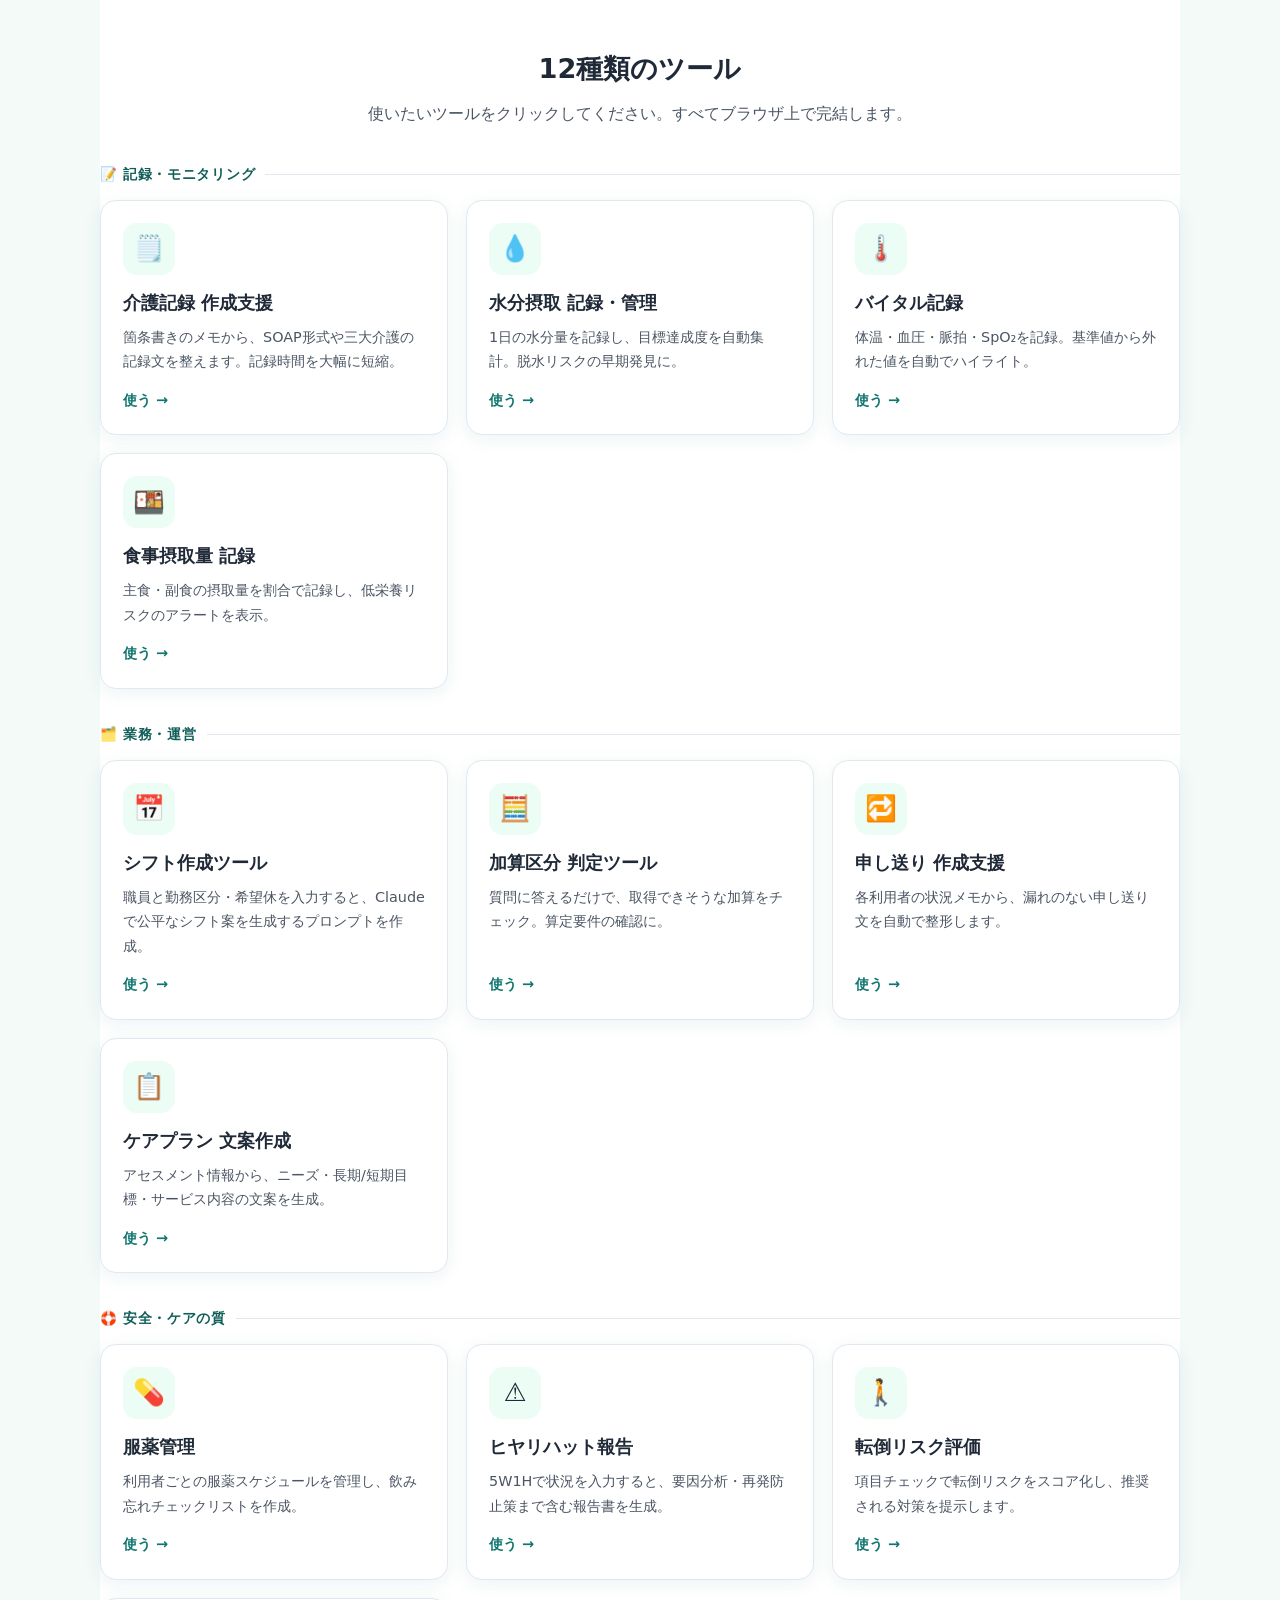
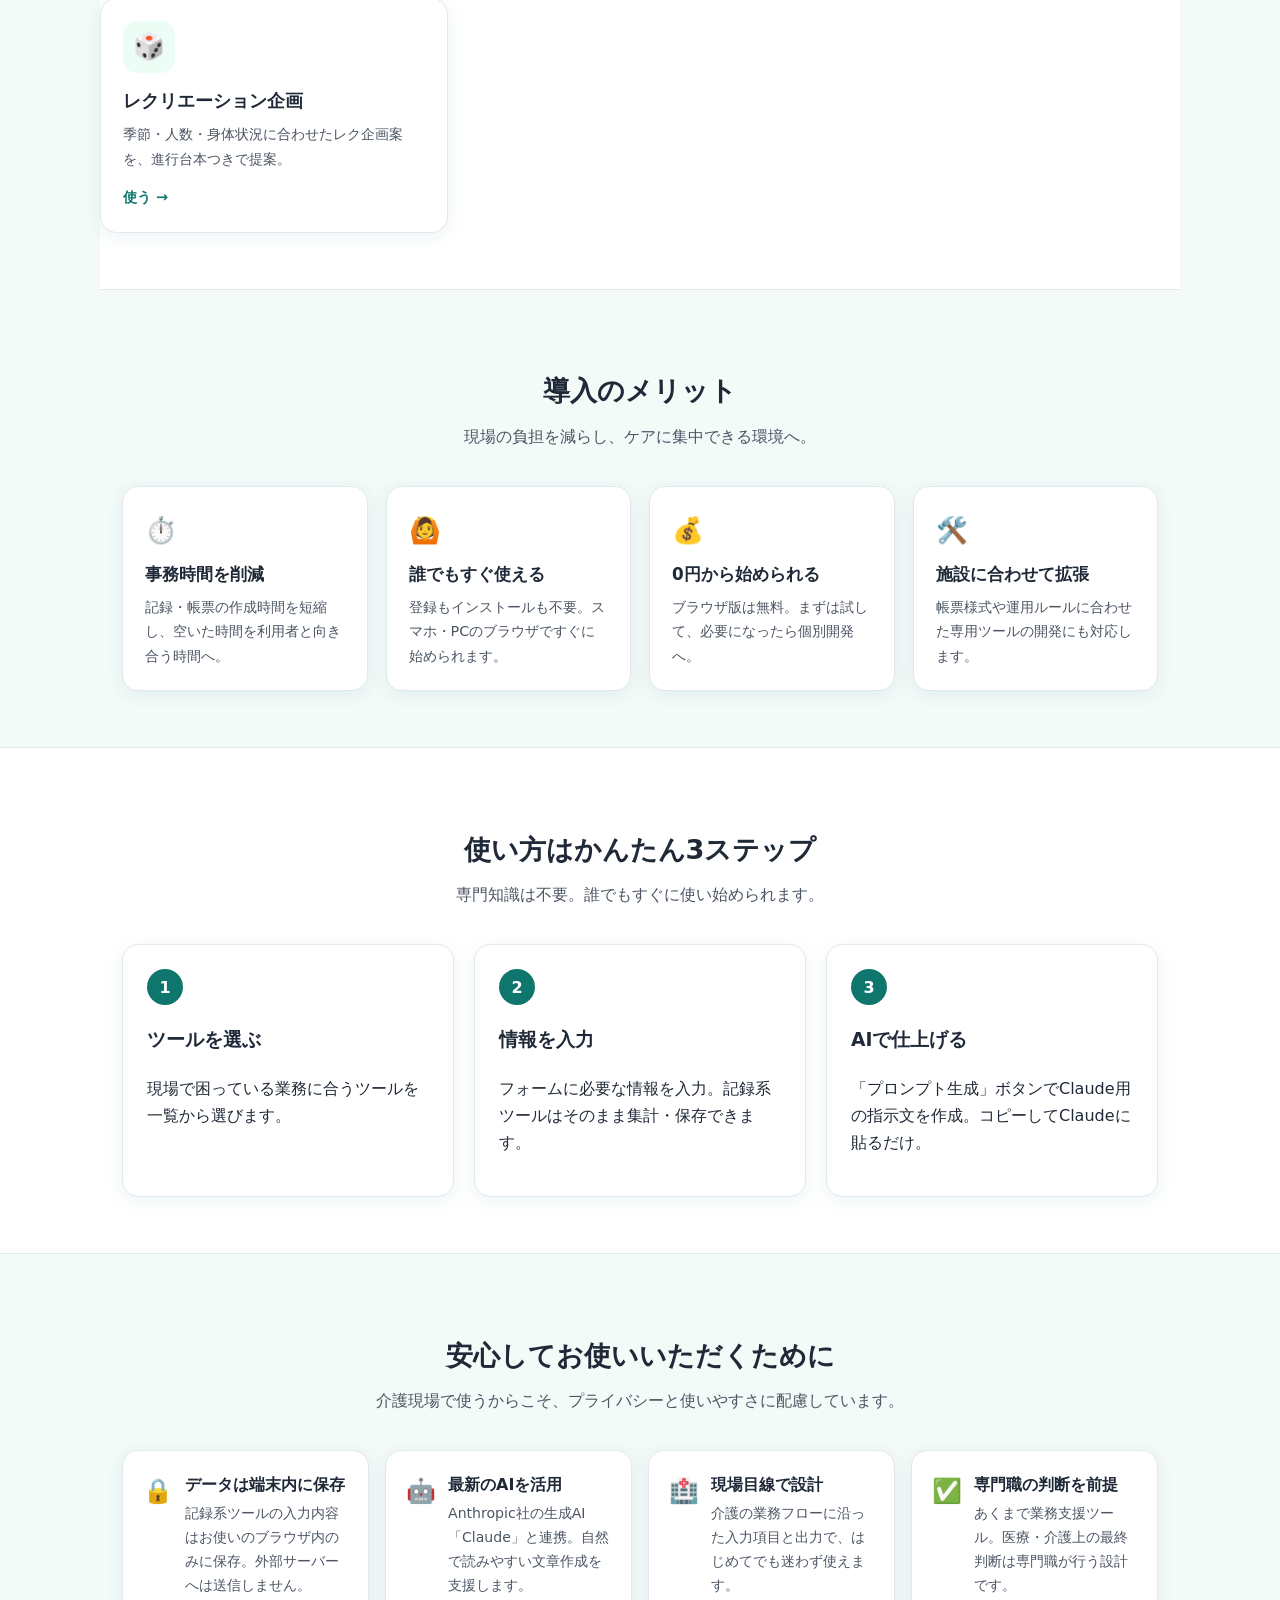
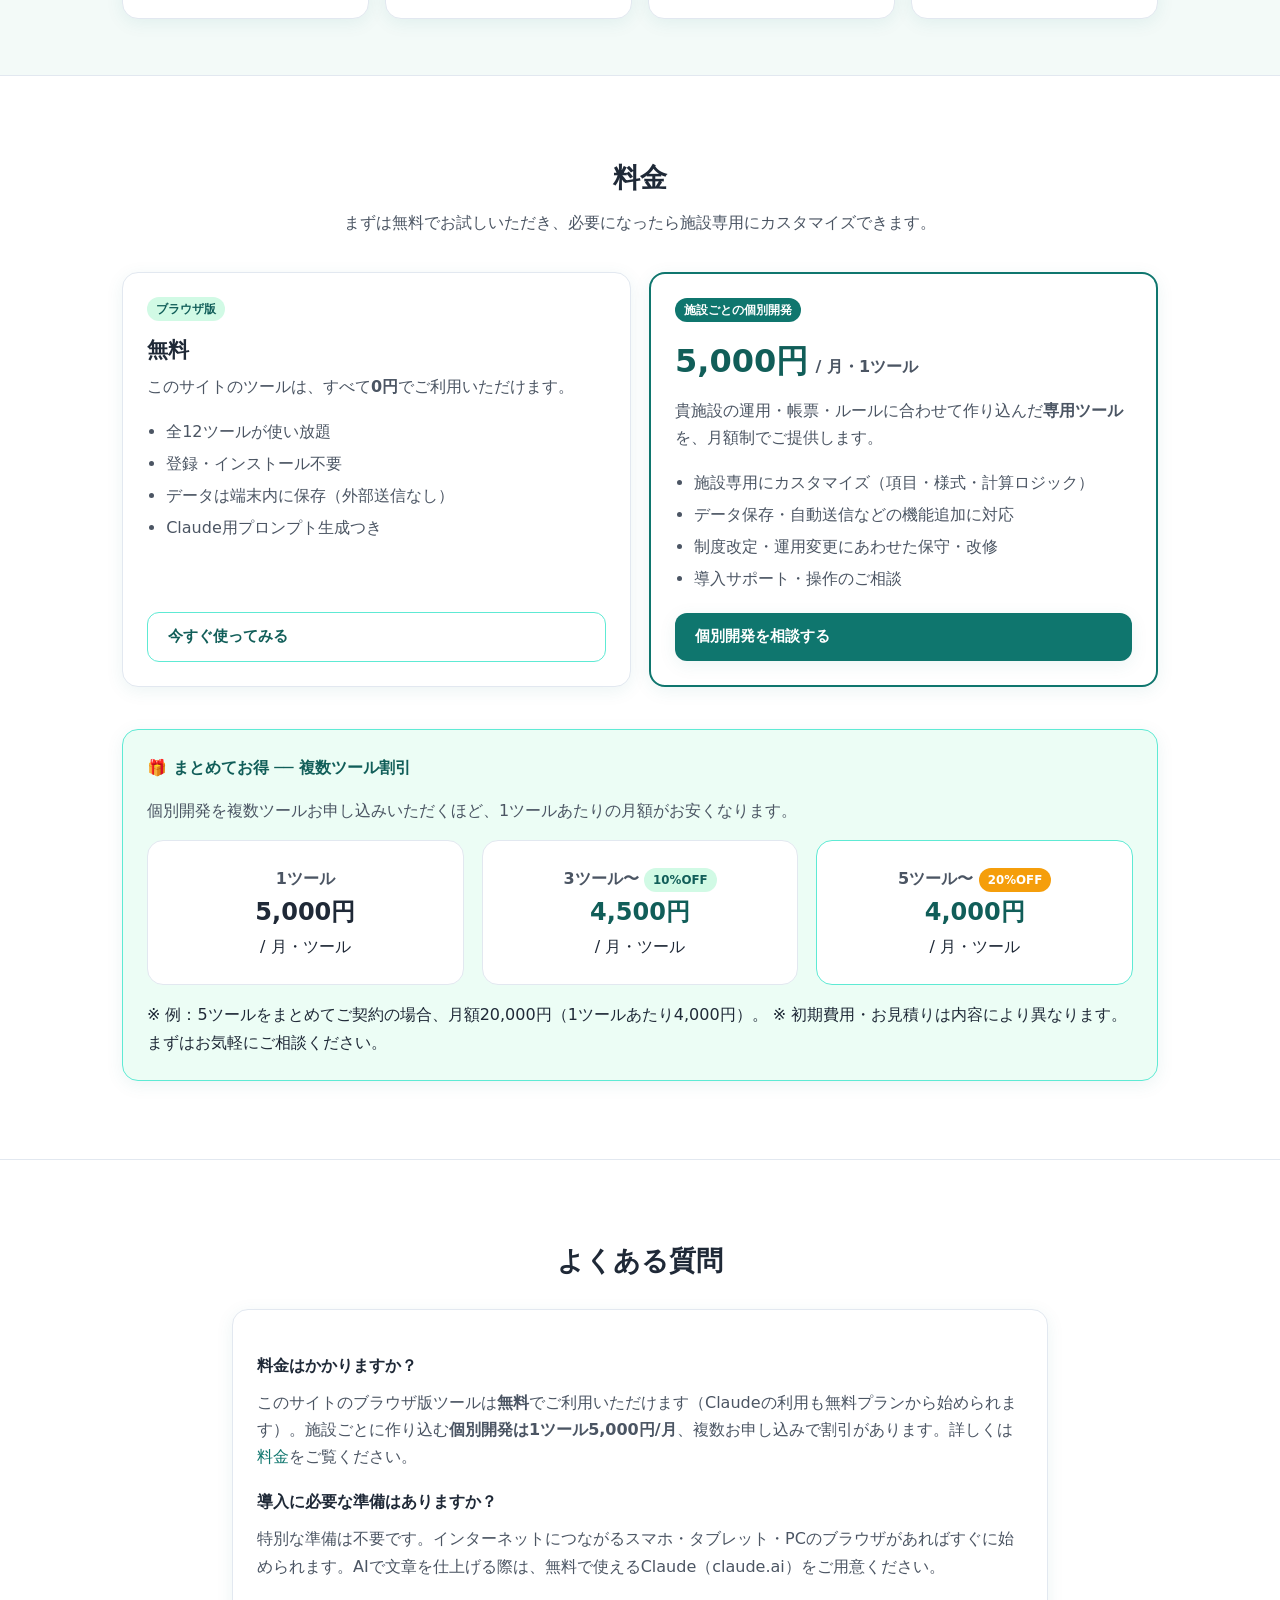
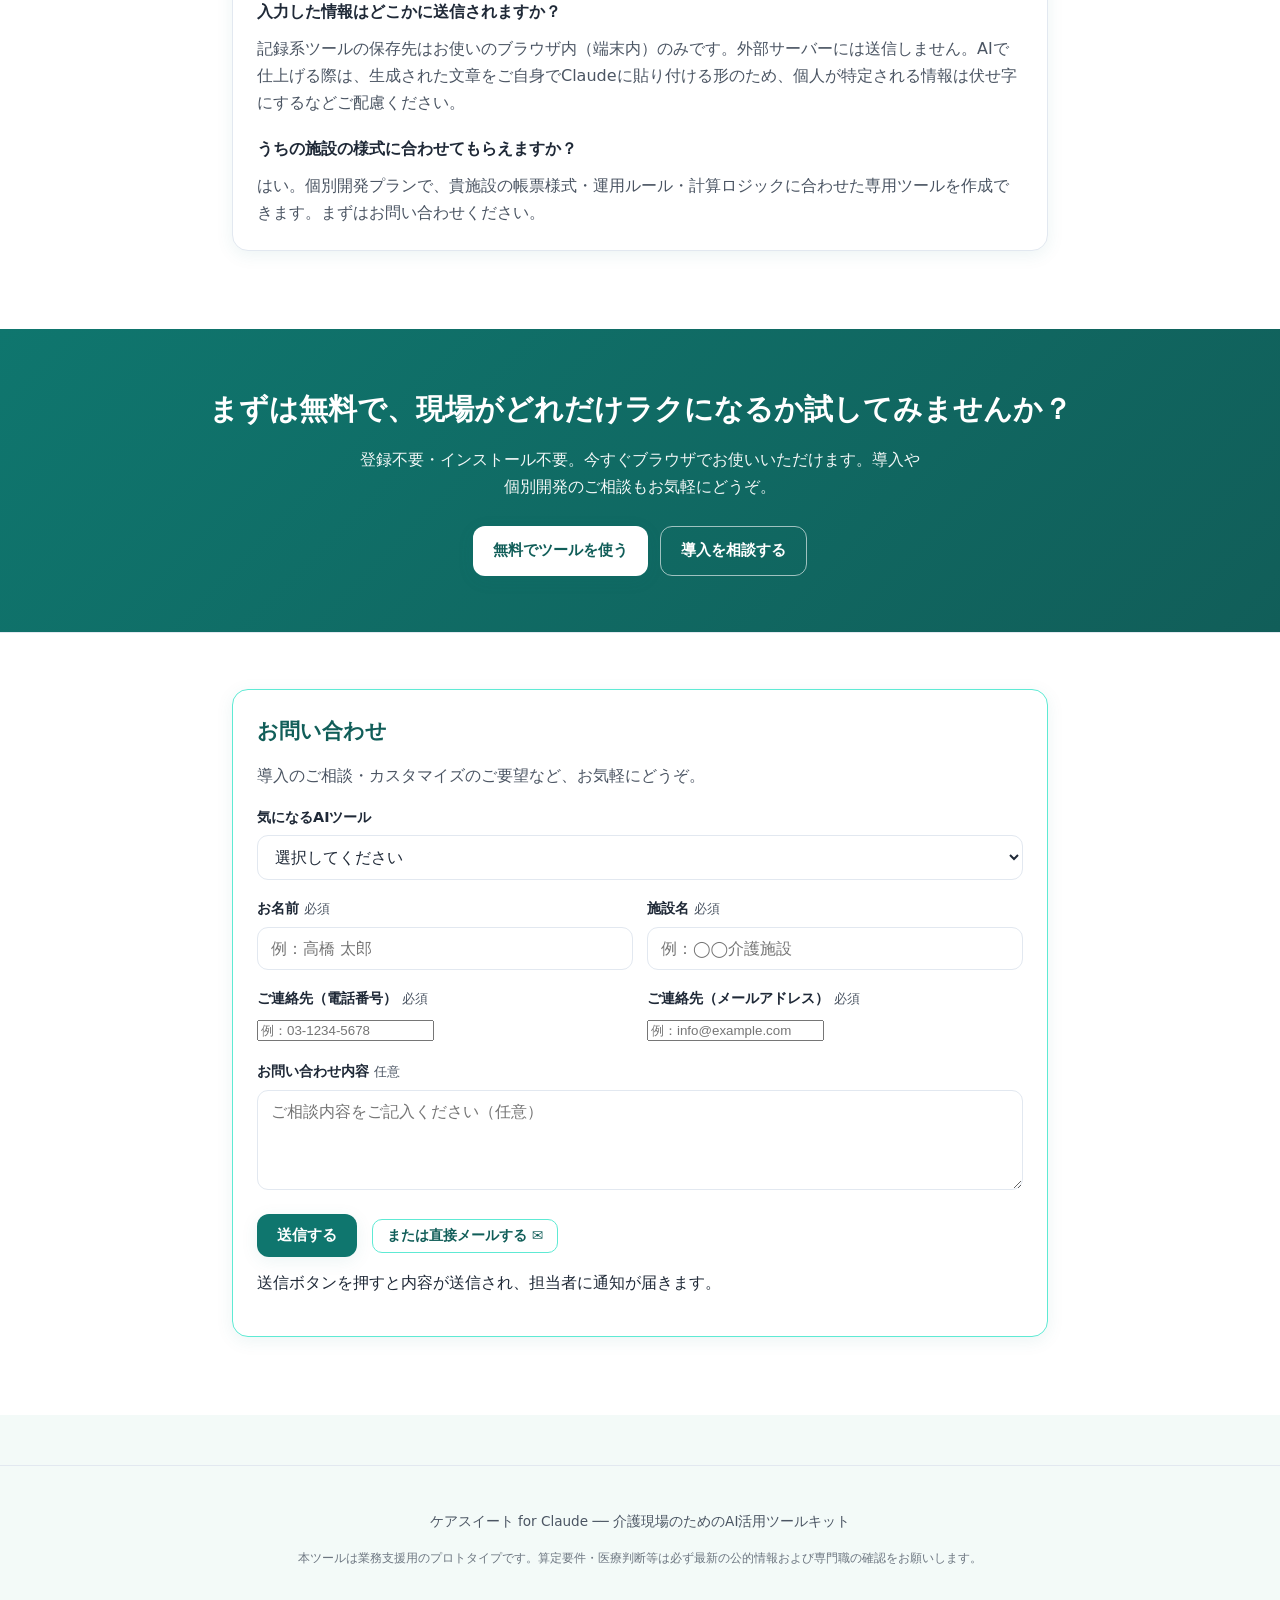
==== commit abac2134: "LPを訴求型の本格サービスLPに刷新 競合LPの構成を参考に、課題提起→3つの特徴→ツール一覧→導入メリット →使い方→安心/信頼→料金→FAQ→最終CTAの流れに再設計。 ヒーローを事務効率化訴求＋" ====
--- a/index.html
+++ b/index.html
@@ -3,65 +3,87 @@
 <head>
 <meta charset="UTF-8">
 <meta name="viewport" content="width=device-width, initial-scale=1.0">
-<title>ケアスイート for Claude ｜ 介護現場のためのAIツールキット</title>
-<meta name="description" content="介護施設の現場業務を、AI（Claude）でラクにする無料ツール集。シフト作成・介護記録・加算判定・ヒヤリハット報告など、現場で困りがちな業務をワンクリックで支援します。">
+<title>ケアスイート for Claude ｜ 介護現場の事務作業をAIで効率化</title>
+<meta name="description" content="介護記録・帳票・シフト作成・加算判定・ヒヤリハット報告など、時間に追われる事務作業をAI（Claude）で効率化。ブラウザですぐ使える無料ツール12種＋施設ごとの個別開発に対応。">
 <link rel="stylesheet" href="assets/style.css">
 <style>
-/* LP 専用スタイル */
+/* ===== LP 専用スタイル ===== */
 .hero {
   background: linear-gradient(160deg, #ecfdf5 0%, #f3faf8 55%, #fffdf5 100%);
-  padding: 64px 22px 56px;
+  padding: 70px 22px 60px;
   text-align: center;
 }
 .hero .eyebrow {
   display: inline-block; font-weight: 700; color: var(--teal);
   background: #d1fae5; padding: 6px 16px; border-radius: 999px; font-size: .85rem; margin-bottom: 18px;
 }
-.hero h1 { font-size: 2.5rem; margin: 0 0 16px; line-height: 1.35; }
+.hero h1 { font-size: 2.6rem; margin: 0 0 18px; line-height: 1.32; }
 .hero h1 .hl { color: var(--teal); }
-.hero p.lead { font-size: 1.1rem; color: var(--ink-soft); max-width: 620px; margin: 0 auto 28px; }
+.hero p.lead { font-size: 1.12rem; color: var(--ink-soft); max-width: 640px; margin: 0 auto 30px; }
 .hero .cta { display: flex; gap: 12px; justify-content: center; flex-wrap: wrap; }
-.hero .stat { margin-top: 34px; display:flex; gap:34px; justify-content:center; flex-wrap:wrap; color:var(--ink-soft); font-size:.9rem; }
+.hero .btn { padding: 14px 26px; font-size: 1rem; }
+.hero .stat { margin-top: 36px; display:flex; gap:34px; justify-content:center; flex-wrap:wrap; color:var(--ink-soft); font-size:.9rem; }
 .hero .stat b { display:block; font-size:1.6rem; color:var(--teal-dark); }
-@media (max-width:640px){ .hero h1{font-size:1.9rem;} }
-
-.section { padding: 50px 0; }
-.section-title { text-align: center; margin-bottom: 8px; font-size: 1.6rem; }
-.section-sub { text-align: center; color: var(--ink-soft); margin: 0 0 34px; }
-
-.cat-label {
-  font-size: .85rem; font-weight: 800; color: var(--teal-dark);
-  letter-spacing: .05em; margin: 34px 0 14px; display: flex; align-items: center; gap: 10px;
-}
+@media (max-width:640px){ .hero h1{font-size:1.95rem;} }
+
+.section { padding: 56px 0; }
+.section-title { text-align: center; margin-bottom: 8px; font-size: 1.7rem; }
+.section-sub { text-align: center; color: var(--ink-soft); margin: 0 0 36px; }
+
+/* 課題提起 */
+.problem { background:#fff7ed; border-top:1px solid #fed7aa; border-bottom:1px solid #fed7aa; }
+.problem-grid { display:grid; grid-template-columns:repeat(auto-fit,minmax(240px,1fr)); gap:16px; }
+.problem-card { background:#fff; border:1px solid #fed7aa; border-radius:var(--radius); padding:20px; display:flex; gap:12px; align-items:flex-start; }
+.problem-card .x { font-size:1.4rem; line-height:1; }
+.problem-card p { margin:0; color:var(--ink); font-weight:600; }
+
+/* 3つの特徴 */
+.pillars { display:grid; grid-template-columns:repeat(3,1fr); gap:20px; }
+@media (max-width:820px){ .pillars{grid-template-columns:1fr;} }
+.pillar { background:#fff; border:1px solid var(--line); border-radius:var(--radius); padding:28px; box-shadow:var(--shadow); text-align:center; }
+.pillar .pico { width:64px;height:64px;border-radius:18px;background:#ecfdf5;display:grid;place-items:center;font-size:1.9rem;margin:0 auto 16px; }
+.pillar h3 { margin:0 0 10px; font-size:1.2rem; }
+.pillar p { color:var(--ink-soft); margin:0; font-size:.95rem; }
+
+/* カテゴリ見出し（ツール一覧） */
+.cat-label { font-size:.85rem; font-weight:800; color:var(--teal-dark); letter-spacing:.05em; margin:34px 0 14px; display:flex; align-items:center; gap:10px; }
 .cat-label::after { content:""; flex:1; height:1px; background:var(--line); }
-
-.grid {
-  display: grid;
-  grid-template-columns: repeat(auto-fill, minmax(260px, 1fr));
-  gap: 18px;
-}
-.tool-card {
-  display: flex; flex-direction: column;
-  background: #fff; border: 1px solid var(--line); border-radius: var(--radius);
-  padding: 22px; box-shadow: var(--shadow);
-  transition: transform .15s ease, box-shadow .15s ease, border-color .15s ease;
-  text-decoration: none; color: inherit;
-}
-.tool-card:hover { transform: translateY(-4px); box-shadow: var(--shadow-lg); border-color: var(--teal-light); text-decoration: none; }
-.tool-card .ico {
-  width: 52px; height: 52px; border-radius: 14px; display: grid; place-items: center;
-  font-size: 1.6rem; margin-bottom: 14px; background: #ecfdf5;
-}
-.tool-card h3 { margin: 0 0 6px; font-size: 1.1rem; }
-.tool-card p { margin: 0 0 14px; color: var(--ink-soft); font-size: .9rem; flex: 1; }
-.tool-card .go { font-weight: 700; color: var(--teal); font-size: .9rem; }
-.tool-card.soon { opacity: .65; pointer-events: none; }
-.tool-card.soon .go { color: var(--ink-soft); }
-
-.how { display: grid; grid-template-columns: repeat(3, 1fr); gap: 20px; }
+.grid { display:grid; grid-template-columns:repeat(auto-fill, minmax(260px, 1fr)); gap:18px; }
+.tool-card { display:flex; flex-direction:column; background:#fff; border:1px solid var(--line); border-radius:var(--radius); padding:22px; box-shadow:var(--shadow); transition:transform .15s ease, box-shadow .15s ease, border-color .15s ease; text-decoration:none; color:inherit; }
+.tool-card:hover { transform:translateY(-4px); box-shadow:var(--shadow-lg); border-color:var(--teal-light); text-decoration:none; }
+.tool-card .ico { width:52px; height:52px; border-radius:14px; display:grid; place-items:center; font-size:1.6rem; margin-bottom:14px; background:#ecfdf5; }
+.tool-card h3 { margin:0 0 6px; font-size:1.1rem; }
+.tool-card p { margin:0 0 14px; color:var(--ink-soft); font-size:.9rem; flex:1; }
+.tool-card .go { font-weight:700; color:var(--teal); font-size:.9rem; }
+
+/* メリット */
+.benefits { display:grid; grid-template-columns:repeat(auto-fit,minmax(230px,1fr)); gap:18px; }
+.benefit { background:#fff; border:1px solid var(--line); border-radius:var(--radius); padding:22px; box-shadow:var(--shadow); }
+.benefit .b-ico { font-size:1.6rem; }
+.benefit h3 { margin:8px 0 6px; font-size:1.05rem; }
+.benefit p { margin:0; color:var(--ink-soft); font-size:.9rem; }
+
+/* 使い方 */
+.how { display:grid; grid-template-columns:repeat(3,1fr); gap:20px; }
 @media (max-width:760px){ .how{grid-template-columns:1fr;} }
 .how .step { background:#fff; border:1px solid var(--line); border-radius:var(--radius); padding:24px; box-shadow:var(--shadow); }
 .how .num { width:36px;height:36px;border-radius:50%;background:var(--teal);color:#fff;display:grid;place-items:center;font-weight:800;margin-bottom:12px; }
+
+/* 信頼 */
+.trust-grid { display:grid; grid-template-columns:repeat(auto-fit,minmax(240px,1fr)); gap:16px; }
+.trust-item { display:flex; gap:12px; align-items:flex-start; background:#fff; border:1px solid var(--line); border-radius:var(--radius); padding:20px; box-shadow:var(--shadow); }
+.trust-item .t-ico { font-size:1.5rem; }
+.trust-item h3 { margin:0 0 4px; font-size:1rem; }
+.trust-item p { margin:0; color:var(--ink-soft); font-size:.88rem; }
+
+/* CTAバンド */
+.cta-band { background:linear-gradient(135deg, var(--teal), var(--teal-dark)); color:#fff; text-align:center; padding:56px 22px; }
+.cta-band h2 { font-size:1.8rem; margin:0 0 12px; color:#fff; }
+.cta-band p { margin:0 auto 26px; max-width:560px; opacity:.95; }
+.cta-band .btn-primary { background:#fff; color:var(--teal-dark); }
+.cta-band .btn-primary:hover { background:#f0fdfa; }
+.cta-band .btn-ghost { background:transparent; color:#fff; border-color:rgba(255,255,255,.6); }
+.cta-band .btn-ghost:hover { background:rgba(255,255,255,.12); }
 </style>
 </head>
 <body>
@@ -69,22 +91,24 @@
 <header class="topbar">
   <div class="brand"><span class="logo">C</span> ケアスイート <span style="font-weight:600;color:var(--ink-soft);font-size:.85rem;">for Claude</span></div>
   <nav>
-    <a href="#tools">ツール一覧</a>
-    <a href="#how">使い方</a>
+    <a href="#features">特徴</a>
+    <a href="#tools">ツール</a>
     <a href="#pricing">料金</a>
     <a href="#faq">よくある質問</a>
+    <a href="#contact-section">お問い合わせ</a>
   </nav>
 </header>
 
+<!-- ファーストビュー -->
 <section class="hero">
-  <span class="eyebrow">介護施設向け ・ AI活用ツールキット</span>
-  <h1>介護現場の「めんどう」を、<br><span class="hl">AIでまるごとラク</span>に。</h1>
-  <p class="lead">シフト作成、介護記録、加算判定、ヒヤリハット報告 ──
-  現場で時間を取られがちな業務を、Claude（生成AI）でサポートする無料ツール集です。
-  インストール不要、ブラウザですぐ使えます。</p>
+  <span class="eyebrow">介護施設向け ・ Claude活用支援サービス</span>
+  <h1>記録・帳票・シフトの事務作業を、<br><span class="hl">AIでまるごと効率化</span>。</h1>
+  <p class="lead">介護記録の清書、加算判定、ヒヤリハット報告、シフト作成 ──
+  時間に追われる事務作業を、生成AI「Claude」が支援します。
+  空いた時間を、利用者と向き合う時間へ。</p>
   <div class="cta">
-    <a class="btn btn-primary" href="#tools">ツールを使ってみる</a>
-    <a class="btn btn-ghost" href="#how">使い方を見る</a>
+    <a class="btn btn-primary" href="#tools">無料でツールを使う</a>
+    <a class="btn btn-ghost" href="#contact-section">導入を相談する</a>
   </div>
   <div class="stat">
     <div><b>12</b>種類のツール</div>
@@ -93,8 +117,48 @@
   </div>
 </section>
 
-<main class="wrap section" id="tools">
-  <h2 class="section-title">ツール一覧</h2>
+<!-- 課題提起 -->
+<section class="section problem">
+  <div class="wrap">
+    <h2 class="section-title">こんなお悩み、ありませんか？</h2>
+    <p class="section-sub">介護の現場では、記録や事務作業に多くの時間が取られています。</p>
+    <div class="problem-grid">
+      <div class="problem-card"><span class="x">❌</span><p>記録や帳票の作成に時間がかかり、残業が減らない</p></div>
+      <div class="problem-card"><span class="x">❌</span><p>申し送りやヒヤリハット報告の文章化が負担</p></div>
+      <div class="problem-card"><span class="x">❌</span><p>加算の算定要件が複雑で、確認に手間がかかる</p></div>
+      <div class="problem-card"><span class="x">❌</span><p>AIを使ってみたいが、何から始めればいいか分からない</p></div>
+    </div>
+  </div>
+</section>
+
+<!-- 3つの特徴 -->
+<section class="section" id="features">
+  <div class="wrap">
+    <h2 class="section-title">ケアスイートでできること</h2>
+    <p class="section-sub">介護現場の「困った」を、3つの領域でまるごと支援します。</p>
+    <div class="pillars">
+      <div class="pillar">
+        <div class="pico">📝</div>
+        <h3>記録・帳票の作成支援</h3>
+        <p>箇条書きのメモを入れるだけで、介護記録・申し送り・ケアプランの文章をAIが整えます。清書や転記の手間を大幅に削減。</p>
+      </div>
+      <div class="pillar">
+        <div class="pico">🗂️</div>
+        <h3>業務・運営の効率化</h3>
+        <p>シフト作成や加算区分の判定など、管理者を悩ませる業務をサポート。公平なシフト案や算定要件の確認をスムーズに。</p>
+      </div>
+      <div class="pillar">
+        <div class="pico">🛟</div>
+        <h3>安全・ケアの質向上</h3>
+        <p>ヒヤリハット報告・転倒リスク評価・服薬管理など、事故予防とケアの質を高める仕組みを現場に。</p>
+      </div>
+    </div>
+  </div>
+</section>
+
+<!-- ツール一覧 -->
+<main class="wrap section" id="tools" style="background:#fff;border-top:1px solid var(--line);border-bottom:1px solid var(--line);">
+  <h2 class="section-title">12種類のツール</h2>
   <p class="section-sub">使いたいツールをクリックしてください。すべてブラウザ上で完結します。</p>
 
   <div class="cat-label">📝 記録・モニタリング</div>
@@ -170,6 +234,21 @@
   </div>
 </main>
 
+<!-- 導入メリット -->
+<section class="section">
+  <div class="wrap">
+    <h2 class="section-title">導入のメリット</h2>
+    <p class="section-sub">現場の負担を減らし、ケアに集中できる環境へ。</p>
+    <div class="benefits">
+      <div class="benefit"><div class="b-ico">⏱️</div><h3>事務時間を削減</h3><p>記録・帳票の作成時間を短縮し、空いた時間を利用者と向き合う時間へ。</p></div>
+      <div class="benefit"><div class="b-ico">🙆</div><h3>誰でもすぐ使える</h3><p>登録もインストールも不要。スマホ・PCのブラウザですぐに始められます。</p></div>
+      <div class="benefit"><div class="b-ico">💰</div><h3>0円から始められる</h3><p>ブラウザ版は無料。まずは試して、必要になったら個別開発へ。</p></div>
+      <div class="benefit"><div class="b-ico">🛠️</div><h3>施設に合わせて拡張</h3><p>帳票様式や運用ルールに合わせた専用ツールの開発にも対応します。</p></div>
+    </div>
+  </div>
+</section>
+
+<!-- 使い方 -->
 <section class="section" id="how" style="background:#fff;border-top:1px solid var(--line);border-bottom:1px solid var(--line);">
   <div class="wrap">
     <h2 class="section-title">使い方はかんたん3ステップ</h2>
@@ -182,7 +261,22 @@
   </div>
 </section>
 
-<section class="section" id="pricing">
+<!-- 安心・信頼 -->
+<section class="section">
+  <div class="wrap">
+    <h2 class="section-title">安心してお使いいただくために</h2>
+    <p class="section-sub">介護現場で使うからこそ、プライバシーと使いやすさに配慮しています。</p>
+    <div class="trust-grid">
+      <div class="trust-item"><span class="t-ico">🔒</span><div><h3>データは端末内に保存</h3><p>記録系ツールの入力内容はお使いのブラウザ内のみに保存。外部サーバーへは送信しません。</p></div></div>
+      <div class="trust-item"><span class="t-ico">🤖</span><div><h3>最新のAIを活用</h3><p>Anthropic社の生成AI「Claude」と連携。自然で読みやすい文章作成を支援します。</p></div></div>
+      <div class="trust-item"><span class="t-ico">🏥</span><div><h3>現場目線で設計</h3><p>介護の業務フローに沿った入力項目と出力で、はじめてでも迷わず使えます。</p></div></div>
+      <div class="trust-item"><span class="t-ico">✅</span><div><h3>専門職の判断を前提</h3><p>あくまで業務支援ツール。医療・介護上の最終判断は専門職が行う設計です。</p></div></div>
+    </div>
+  </div>
+</section>
+
+<!-- 料金 -->
+<section class="section" id="pricing" style="background:#fff;border-top:1px solid var(--line);">
   <div class="wrap">
     <h2 class="section-title">料金</h2>
     <p class="section-sub">まずは無料でお試しいただき、必要になったら施設専用にカスタマイズできます。</p>
@@ -245,20 +339,34 @@
   </div>
 </section>
 
+<!-- FAQ -->
 <section class="section" id="faq" style="background:#fff;border-top:1px solid var(--line);">
   <div class="tool-wrap">
     <h2 class="section-title">よくある質問</h2>
     <div class="card" style="margin-top:24px;">
       <h3>料金はかかりますか？</h3>
       <p style="color:var(--ink-soft);margin:0 0 18px;">このサイトのブラウザ版ツールは<b>無料</b>でご利用いただけます（Claudeの利用も無料プランから始められます）。施設ごとに作り込む<b>個別開発は1ツール5,000円/月</b>、複数お申し込みで割引があります。詳しくは<a href="#pricing">料金</a>をご覧ください。</p>
+      <h3>導入に必要な準備はありますか？</h3>
+      <p style="color:var(--ink-soft);margin:0 0 18px;">特別な準備は不要です。インターネットにつながるスマホ・タブレット・PCのブラウザがあればすぐに始められます。AIで文章を仕上げる際は、無料で使えるClaude（claude.ai）をご用意ください。</p>
       <h3>入力した情報はどこかに送信されますか？</h3>
       <p style="color:var(--ink-soft);margin:0 0 18px;">記録系ツールの保存先はお使いのブラウザ内（端末内）のみです。外部サーバーには送信しません。AIで仕上げる際は、生成された文章をご自身でClaudeに貼り付ける形のため、個人が特定される情報は伏せ字にするなどご配慮ください。</p>
-      <h3>個人情報の取り扱いで気をつけることは？</h3>
-      <p style="color:var(--ink-soft);margin:0;">利用者名はイニシャルや記号に置き換えるなど、施設のルールに従ってご利用ください。本ツールは業務支援を目的としたもので、医療・介護上の最終判断は専門職が行ってください。</p>
-    </div>
-  </div>
-</section>
-
+      <h3>うちの施設の様式に合わせてもらえますか？</h3>
+      <p style="color:var(--ink-soft);margin:0;">はい。個別開発プランで、貴施設の帳票様式・運用ルール・計算ロジックに合わせた専用ツールを作成できます。まずはお問い合わせください。</p>
+    </div>
+  </div>
+</section>
+
+<!-- 最終CTAバンド -->
+<section class="cta-band">
+  <h2>まずは無料で、現場がどれだけラクになるか試してみませんか？</h2>
+  <p>登録不要・インストール不要。今すぐブラウザでお使いいただけます。導入や個別開発のご相談もお気軽にどうぞ。</p>
+  <div class="cta" style="display:flex;gap:12px;justify-content:center;flex-wrap:wrap;">
+    <a class="btn btn-primary" href="#tools">無料でツールを使う</a>
+    <a class="btn btn-ghost" href="#contact-section">導入を相談する</a>
+  </div>
+</section>
+
+<!-- お問い合わせ -->
 <section class="section" id="contact-section" style="background:#fff;border-top:1px solid var(--line);">
   <div class="tool-wrap">
     <div id="contact-mount"></div>
